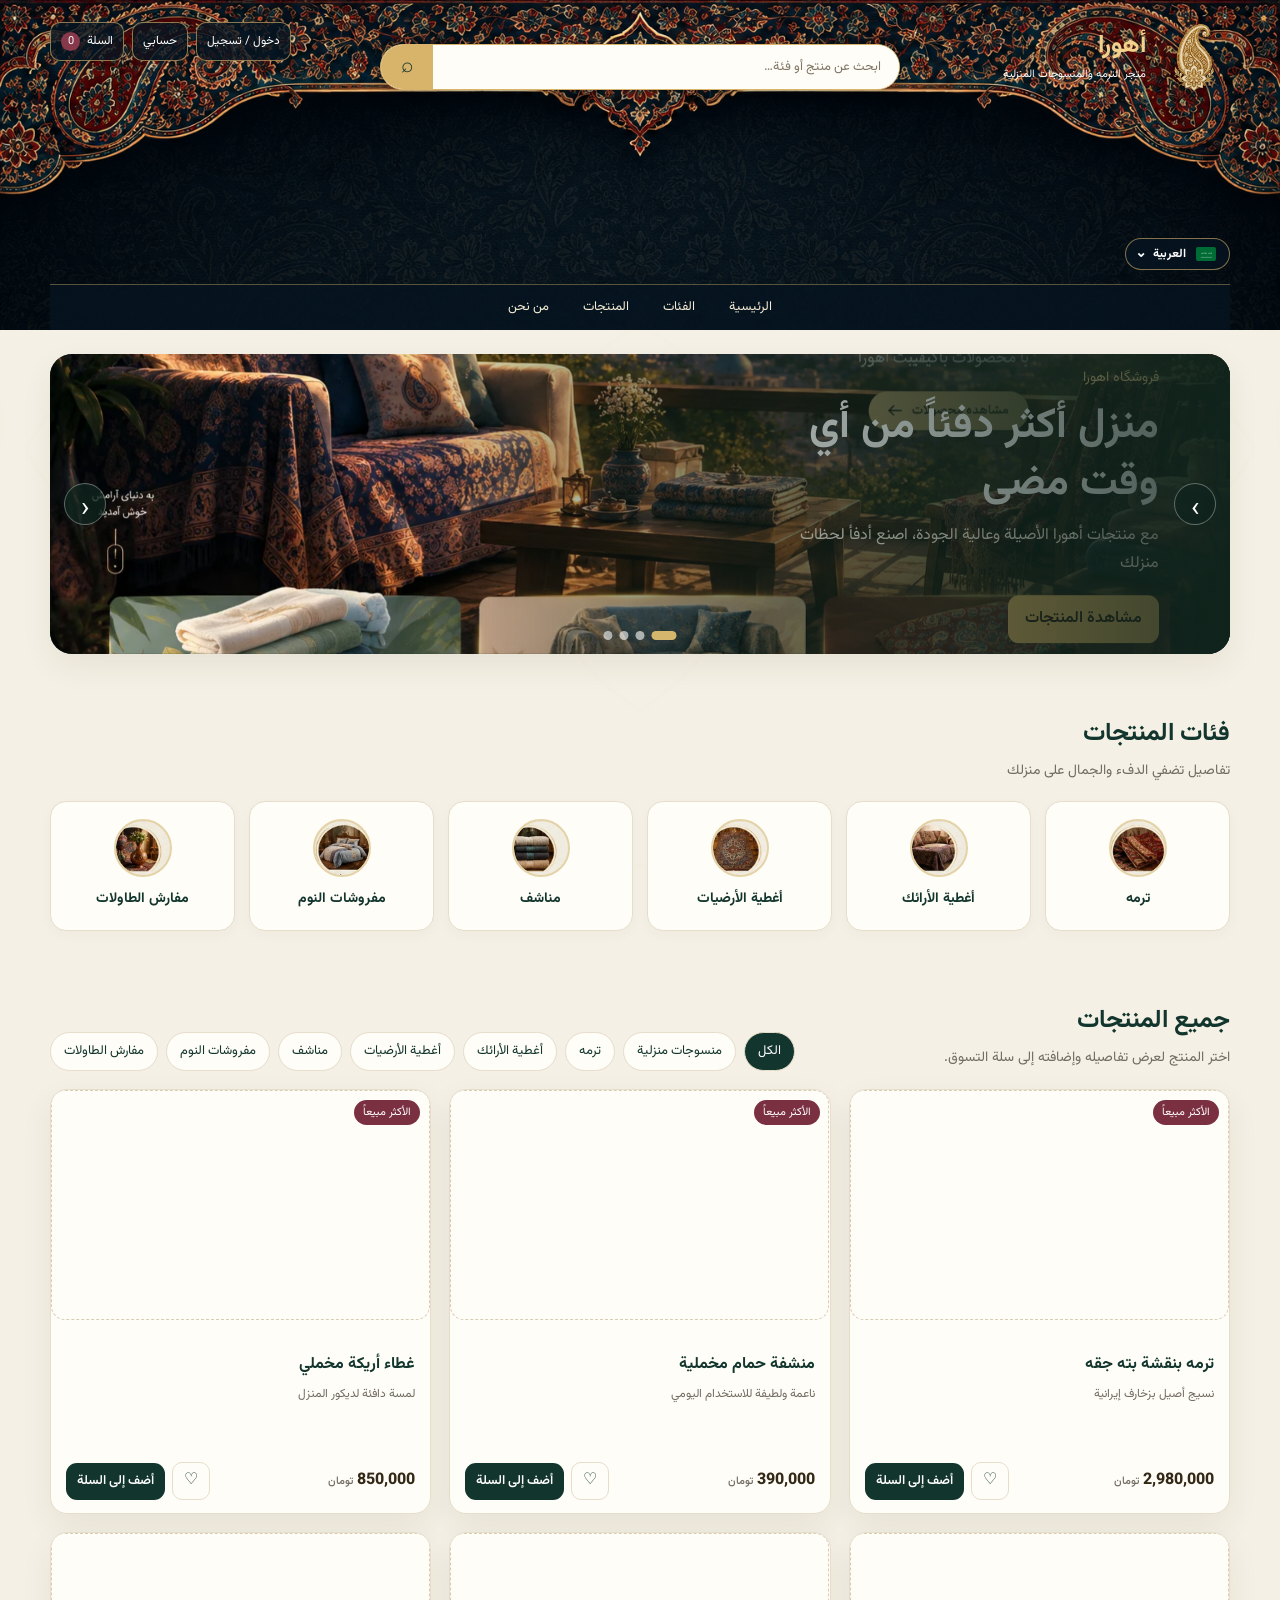
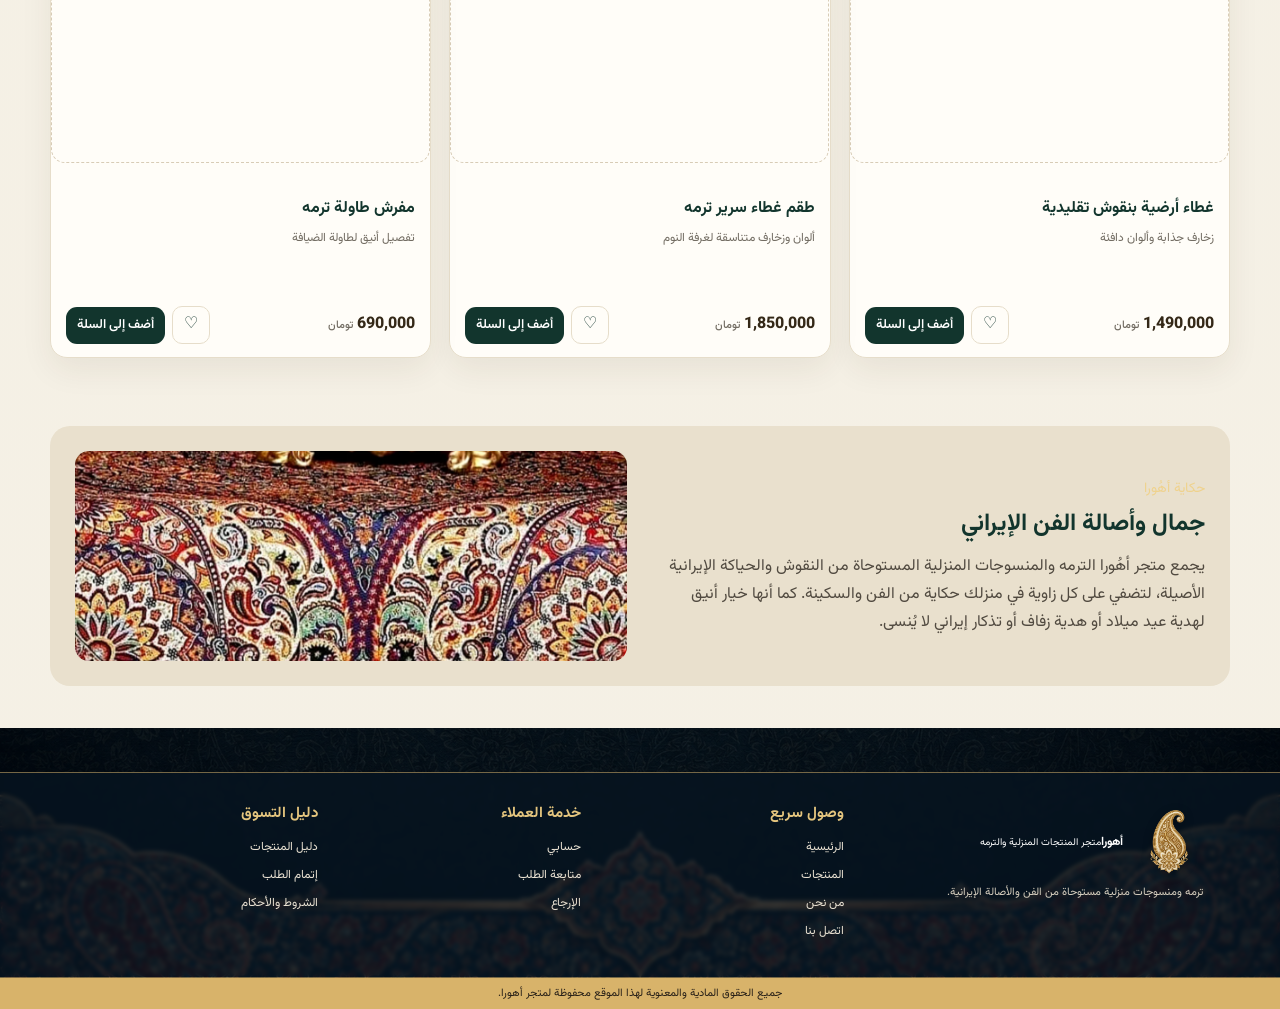
==== ar/index.html @ bb446639 "Add files via upload" ====
<!doctype html><html lang="ar" dir="rtl"><head><meta charset="utf-8"><meta name="viewport" content="width=device-width,initial-scale=1"><meta name="theme-color" content="#12352d"><meta name="description" content="تسوق الترمه والمنسوجات المنزلية الإيرانية من متجر أهورا. أغطية الأرائك، أغطية الأرضيات، المناشف ومفروشات النوم بتصاميم أصيلة، خيار مثالي لهدية عيد ميلاد أو تذكار لا يُنسى."><meta name="keywords" content="شراء ترمه، متجر ترمه، منسوجات منزلية إيرانية، غطاء أريكة، منشفة، غطاء سرير، هدية عيد ميلاد، هدية تذكارية، هدية زفاف، تذكار إيراني"><link rel="canonical" href="https://mansojat-yazd.ir/ar/"><link rel="alternate" hreflang="fa-IR" href="https://mansojat-yazd.ir/"><link rel="alternate" hreflang="ar" href="https://mansojat-yazd.ir/ar/"><title>متجر أهورا | ترمه ومنسوجات منزلية إيرانية</title><link rel="icon" type="image/webp" href="../assets/ahura-logo.webp"><link rel="apple-touch-icon" href="../assets/ahura-logo.webp"><meta property="og:image" content="../assets/ahura-logo.webp"><meta name="twitter:card" content="summary_large_image"><meta name="twitter:image" content="../assets/hero-yazd.webp"><link rel="stylesheet" href="../assets/style.css"><link rel="stylesheet" href="../assets/reference.css"><meta property="og:title" content="متجر أهورا | ترمه ومنسوجات منزلية"><meta property="og:description" content="جمال وأصالة الفن الإيراني في منزلك؛ خيار أصيل لهدية عيد ميلاد وتذكار لا يُنسى"><meta property="og:type" content="website"><meta property="og:locale" content="ar_AR"><meta property="og:locale:alternate" content="fa_IR"><script type="application/ld+json">{"@context":"https://schema.org","@type":"Store","name":"متجر أهورا","url":"https://mansojat-yazd.ir/ar/","logo":"https://mansojat-yazd.ir/assets/ahura-logo.webp","image":["https://mansojat-yazd.ir/assets/hero-clean.webp","https://mansojat-yazd.ir/assets/product-photo-1.webp","https://mansojat-yazd.ir/assets/product-photo-2.webp","https://mansojat-yazd.ir/assets/product-photo-3.webp","https://mansojat-yazd.ir/assets/product-photo-4.webp","https://mansojat-yazd.ir/assets/product-photo-5.webp","https://mansojat-yazd.ir/assets/product-photo-6.webp"],"description":"متجر الترمه والمنسوجات المنزلية الإيرانية"}</script>
<script type="application/ld+json">{"@context":"https://schema.org","@type":"ItemList","name":"قائمة المنتجات","itemListElement":[{"@type":"ListItem","position":1,"item":{"@type":"Product","name":"ترمه بنقشة بته جقه","description":"قماش ترمه بنقوش إيرانية"}},{"@type":"ListItem","position":2,"item":{"@type":"Product","name":"منشفة حمام مخملية","description":"مناشف حمام ناعمة"}},{"@type":"ListItem","position":3,"item":{"@type":"Product","name":"غطاء أريكة مخملي","description":"أريكة مغطاة بقماش ترمه"}},{"@type":"ListItem","position":4,"item":{"@type":"Product","name":"غطاء أرضية تقليدي","description":"غطاء أرضية بزخارف تقليدية"}},{"@type":"ListItem","position":5,"item":{"@type":"Product","name":"طقم غطاء سرير ترمه","description":"طقم غطاء سرير ترمه"}},{"@type":"ListItem","position":6,"item":{"@type":"Product","name":"مفرش طاولة ترمه","description":"مفرش طاولة ترمه"}}]}</script></head><body data-lang="ar">
<header class="reference-header" aria-label="رأس متجر أهورا">
  <div class="reference-header-inner">
    <a class="reference-brand" href="#home" aria-label="الصفحة الرئيسية لأهورا"><img src="../assets/ahura-logo.webp" alt="شعار أهورا"><span><strong>أهورا</strong><small>متجر الترمه والمنسوجات المنزلية</small></span></a>
    <div class="reference-header-actions"><a href="login.html">دخول / تسجيل</a><a href="account.html">حسابي</a><a href="account.html#cart">السلة <span id="cartCount" class="count" aria-live="polite">٠</span></a></div>
    <form class="reference-search" id="searchForm" role="search"><input id="searchInput" aria-label="البحث عن المنتجات" placeholder="ابحث عن منتج أو فئة…"><button aria-label="بحث">⌕</button></form>
    <nav class="reference-nav" aria-label="القائمة الرئيسية"><a href="#home">الرئيسية</a><a href="#categories">الفئات</a><a href="#products">المنتجات</a><a href="#about">من نحن</a></nav>
    <div class="language-switcher reference-language-switcher" aria-label="اختيار اللغة"><button class="language-trigger reference-language-trigger" type="button" aria-haspopup="true" aria-expanded="false"><img class="flag-icon" src="../assets/flag-saudi.svg" alt="علم السعودية"><span>العربية</span><span class="language-chevron" aria-hidden="true">⌄</span></button><div class="language-menu" role="menu"><a href="../index.html" role="menuitem" lang="fa"><img class="flag-icon" src="../assets/flag-iran.svg" alt="علم إيران"> فارسی</a><a href="index.html" role="menuitem" lang="ar"><img class="flag-icon" src="../assets/flag-saudi.svg" alt="علم السعودية"> العربية</a></div></div>
  </div>
</header>
<main id="home" class="container"><section class="hero hero-slider" id="heroSlider" aria-label="بنرات المتجر"><div id="heroSlides"></div><button class="hero-arrow hero-prev" id="heroPrev" type="button" aria-label="البنر السابق">‹</button><button class="hero-arrow hero-next" id="heroNext" type="button" aria-label="البنر التالي">›</button><div class="hero-dots" id="heroDots" aria-label="اختيار البنر"></div></section><div id="siteAnnouncement" class="site-announcement" hidden></div>
<section class="section" id="categories"><div class="section-head"><div><h2>فئات المنتجات</h2><p>تفاصيل تضفي الدفء والجمال على منزلك</p></div></div><div class="category-grid"><a class="category-card" href="#products" data-category-link="termeh"><span class="category-icon">✺</span><strong>ترمه</strong></a><a class="category-card" href="#products" data-category-link="upholstery"><span class="category-icon">▤</span><strong>أغطية الأرائك</strong></a><a class="category-card" href="#products" data-category-link="carpet"><span class="category-icon">▧</span><strong>أغطية الأرضيات</strong></a><a class="category-card" href="#products" data-category-link="towel"><span class="category-icon">▦</span><strong>مناشف</strong></a><a class="category-card" href="#products" data-category-link="bedding"><span class="category-icon">⌂</span><strong>مفروشات النوم</strong></a><a class="category-card" href="#products" data-category-link="runner"><span class="category-icon">▱</span><strong>مفارش الطاولات</strong></a></div></section>

<section class="section" id="products"><div class="section-head"><div><h2>جميع المنتجات</h2><p>اختر المنتج لعرض تفاصيله وإضافته إلى سلة التسوق.</p></div><div class="chips" aria-label="تصفية المنتجات"><button class="chip active" data-filter="all">الكل</button><button class="chip" data-filter="termeh">ترمه</button><button class="chip" data-filter="home">منسوجات منزلية</button></div></div><div class="products-grid" id="productGrid">
<article class="product" data-product="termeh" data-category="termeh" data-best="true"><a href="#product-termeh"><div class="product-content"><h3>ترمه بنقشة بته جقه</h3><p class="product-desc">نسيج أصيل بزخارف إيرانية</p></div></a><div class="product-content product-bottom"><span class="price">۲٬۹۸۰٬۰۰۰ <small>تومان</small></span><button class="btn small add-cart" data-id="termeh">أضف إلى السلة</button></div></article>
<article class="product" data-product="towel" data-category="towel" data-best="true"><a href="#product-towel"><div class="product-content"><h3>منشفة حمام مخملية</h3></div></a><div class="product-content product-bottom"><span class="price">۳۹۰٬۰۰۰ <small>تومان</small></span><button class="btn small add-cart" data-id="towel">أضف إلى السلة</button></div></article>
<article class="product" data-product="upholstery" data-category="upholstery" data-best="true"><a href="#product-upholstery"><div class="product-content"><h3>غطاء أريكة مخملي</h3></div></a><div class="product-content product-bottom"><span class="price">۸۵۰٬۰۰۰ <small>تومان</small></span><button class="btn small add-cart" data-id="upholstery">أضف إلى السلة</button></div></article>
<article class="product" data-product="carpet" data-category="carpet"><a href="#product-carpet"><div class="product-content"><h3>غطاء أرضية تقليدي</h3></div></a><div class="product-content product-bottom"><span class="price">۱٬۴۹۰٬۰۰۰ <small>تومان</small></span><button class="btn small add-cart" data-id="carpet">أضف إلى السلة</button></div></article>
<article class="product" data-product="bedding" data-category="bedding"><a href="#product-bedding"><div class="product-content"><h3>طقم غطاء سرير ترمه</h3></div></a><div class="product-content product-bottom"><span class="price">۱٬۸۵۰٬۰۰۰ <small>تومان</small></span><button class="btn small add-cart" data-id="bedding">أضف إلى السلة</button></div></article>
<article class="product" data-product="runner" data-category="runner"><a href="#product-runner"><div class="product-content"><h3>مفرش طاولة ترمه</h3></div></a><div class="product-content product-bottom"><span class="price">۶۹۰٬۰۰۰ <small>تومان</small></span><button class="btn small add-cart" data-id="runner">أضف إلى السلة</button></div></article>
</div><p id="noResults" class="empty-state" hidden>لم يتم العثور على منتجات مطابقة.</p></section>
<section class="section" id="about"><div class="about-box"><div><span class="eyebrow">حكاية أهُورا</span><h2>جمال وأصالة الفن الإيراني</h2><p>يجمع متجر أهُورا الترمه والمنسوجات المنزلية المستوحاة من النقوش والحياكة الإيرانية الأصيلة، لتضفي على كل زاوية في منزلك حكاية من الفن والسكينة. كما أنها خيار أنيق لهدية عيد ميلاد أو هدية زفاف أو تذكار إيراني لا يُنسى.</p></div><img src="../assets/termeh-reference.webp" alt="نقوش ونسيج قماش الترمه الأصيل" loading="lazy"></div></section></main>
<footer id="contact" class="reference-footer"><div class="footer-clean"><div><a class="footer-brand" href="#home"><img src="../assets/ahura-logo.webp" alt="شعار أهورا"><span><strong>أهورا</strong><small>متجر المنتجات المنزلية والترمه</small></span></a><p>ترمه ومنسوجات منزلية مستوحاة من الفن والأصالة الإيرانية.</p></div><div><h3>وصول سريع</h3><a href="#home">الرئيسية</a><a href="#products">المنتجات</a><a href="#about">من نحن</a><a href="#contact">اتصل بنا</a></div><div><h3>خدمة العملاء</h3><a href="account.html">حسابي</a><a href="account.html#orders">متابعة الطلب</a><a href="account.html#wallet">الإرجاع</a></div><div><h3>دليل التسوق</h3><a href="#products">دليل المنتجات</a><a href="account.html#cart">إتمام الطلب</a><a href="account.html#wallet">الشروط والأحكام</a></div></div><div class="gold-line">جميع الحقوق المادية والمعنوية لهذا الموقع محفوظة لمتجر أهورا.</div></footer><div id="genericModal"></div><div id="toast" class="toast" role="status" aria-live="polite"></div><script type="module" src="../assets/app.js"></script></body></html>
---- assets/style.css ----
@import url('https://fonts.googleapis.com/css2?family=Vazirmatn:wght@400;500;600;700;800&display=swap');
:root{--pine:#12352d;--pine2:#1d4a3e;--gold:#c9a45c;--gold2:#e5d3a8;--cream:#f5f0e5;--paper:#fffdf8;--ink:#29251f;--muted:#726c62;--line:#e6ddca;--red:#87384a;--shadow:0 12px 32px #34261412}*{box-sizing:border-box}html{scroll-behavior:smooth;scroll-padding-top:105px}body{margin:0;background:var(--cream);color:var(--ink);font-family:Vazirmatn,Tahoma,Arial,sans-serif;line-height:1.75}button,input,select{font:inherit}button,a{touch-action:manipulation}a{color:inherit;text-decoration:none}button{cursor:pointer}.container{width:min(1180px,calc(100% - 32px));margin-inline:auto}.top-note{background:var(--pine);color:#f7ebd0;text-align:center;font-size:13px;padding:5px 12px}.site-header{position:sticky;top:0;z-index:50;background:#18271feF;border-bottom:1px solid #c9a45c75;box-shadow:0 5px 24px #0002;color:#fff}.head-main{min-height:94px;display:flex;align-items:center;gap:24px}.brand{display:flex;align-items:center;gap:12px;min-width:215px}.brand-mark{width:53px;height:53px;display:grid;place-items:center;border:1px solid var(--gold);border-radius:50%;color:var(--gold2);font-size:28px}.brand strong{display:block;color:#f3d99d;font-size:24px;line-height:1.2}.brand small{color:#f6ecd6;font-size:11px}.searchbox{display:flex;flex:1;height:46px;max-width:540px;background:#fffdf8;border:1px solid var(--gold);border-radius:30px;overflow:hidden}.searchbox input{border:0;background:transparent;outline:0;padding:0 18px;flex:1;min-width:0;color:var(--ink);font-size:14px}.searchbox button{border:0;background:var(--gold);color:#1d271f;padding:0 18px;font-size:18px}.head-actions{display:flex;align-items:center;gap:8px;margin-inline-start:auto}.head-actions a,.head-actions button,.lang-link{border:1px solid #ffffff2b;background:transparent;color:#fff;border-radius:12px;padding:8px 11px;font-size:13px;white-space:nowrap}.head-actions a:hover,.head-actions button:hover,.lang-link:hover{border-color:var(--gold);color:#f5d998}.count{display:inline-grid;place-items:center;min-width:19px;height:19px;padding:0 4px;border-radius:10px;background:var(--red);font-size:11px;margin-inline-start:4px}.nav{border-top:1px solid #ffffff18;display:flex;gap:28px;align-items:center;min-height:42px;color:#f5ebd4;font-size:14px}.nav a:hover{color:#efcc7e}.hero{position:relative;min-height:300px;margin:24px auto 32px;border-radius:22px;overflow:hidden;background:var(--pine);box-shadow:var(--shadow)}.hero img{width:100%;height:300px;display:block;object-fit:cover}.hero:after{content:"";position:absolute;inset:0;background:linear-gradient(270deg,#10241dc9,transparent 72%)}.hero-copy{position:absolute;z-index:1;inset-inline-start:6%;top:50%;transform:translateY(-50%);max-width:390px;color:#fff}.eyebrow{color:#efd28d;font-size:14px}.hero h1{font-size:clamp(26px,4vw,42px);line-height:1.35;margin:7px 0 10px}.hero p{margin:0 0 17px;color:#f7eedf}.btn{display:inline-flex;align-items:center;justify-content:center;gap:7px;border:0;border-radius:11px;padding:10px 17px;background:var(--pine);color:white;font-weight:600}.btn:hover{background:var(--pine2)}.btn.gold{background:var(--gold);color:#261f15}.btn.outline{background:transparent;border:1px solid var(--gold);color:var(--pine)}.btn.small{padding:7px 11px;font-size:13px}.section{padding:26px 0 42px}.section-head{display:flex;justify-content:space-between;align-items:end;margin-bottom:18px;gap:12px}.section-head h2{margin:0;color:var(--pine);font-size:25px}.section-head p{margin:3px 0 0;color:var(--muted);font-size:14px}.category-grid{display:grid;grid-template-columns:repeat(6,1fr);gap:14px}.category-card{background:var(--paper);border:1px solid var(--line);border-radius:16px;padding:17px 10px;text-align:center;box-shadow:0 4px 14px #32241208;transition:.2s}.category-card:hover{transform:translateY(-3px);border-color:var(--gold)}.category-icon{display:grid;place-items:center;margin:0 auto 8px;width:58px;height:58px;border-radius:50%;background:#e9e0cc;color:var(--pine);font-size:27px;overflow:hidden;border:2px solid var(--gold2)}.category-icon img{width:100%;height:100%;object-fit:cover;display:block}.category-card strong{font-size:14px;color:var(--pine)}.chips{display:flex;flex-wrap:wrap;gap:8px}.chip{border:1px solid var(--line);background:var(--paper);color:var(--pine);border-radius:22px;padding:7px 13px;font-size:13px}.chip.active,.chip:hover{background:var(--pine);color:white}.products-grid{display:grid;grid-template-columns:repeat(3,1fr);gap:18px}.product{background:var(--paper);border:1px solid var(--line);border-radius:17px;overflow:hidden;box-shadow:var(--shadow);position:relative}.product>a{display:block}.product-photo{width:100%;aspect-ratio:1.65;object-fit:cover;display:block;background:#e7decc}.product-content{padding:13px 15px}.product h3{font-size:16px;margin:0 0 5px;color:var(--pine)}.product-desc{margin:0;color:var(--muted);font-size:12px;min-height:22px}.product-bottom{display:flex;align-items:center;justify-content:space-between;gap:8px;margin-top:12px}.price{font-weight:800;color:#342817}.price small{font-size:11px;font-weight:500;color:var(--muted)}.product-actions{display:flex;gap:7px;align-items:center}.icon-btn{border:1px solid var(--line);background:var(--paper);border-radius:10px;width:38px;height:38px;color:var(--pine)}.icon-btn:hover,.icon-btn.on{background:#f3e5df;color:var(--red)}.badge{position:absolute;top:10px;inset-inline-start:10px;background:#7b3042;color:white;border-radius:18px;padding:3px 9px;font-size:11px}.empty-state{grid-column:1/-1;padding:35px;text-align:center;background:var(--paper);border-radius:14px;color:var(--muted)}.about-box{display:grid;grid-template-columns:1fr 1fr;gap:26px;align-items:center;background:#e9e0cd;border-radius:20px;padding:25px}.about-box img{width:100%;height:210px;object-fit:cover;border-radius:14px}.about-box h2{color:var(--pine);margin:0 0 8px}.about-box p{margin:0;color:#514a40}.site-footer{background:#172a22;color:#f5ebd8;padding:38px 0 0;margin-top:25px}.footer-grid{display:grid;grid-template-columns:2fr 1fr 1fr;gap:25px;padding-bottom:28px}.footer-grid h3{color:#edcf8a;margin:0 0 10px}.footer-grid p,.footer-grid a{font-size:13px;color:#e3dccf}.footer-links{display:grid;gap:6px}.copyright{text-align:center;border-top:1px solid #ffffff24;padding:12px;font-size:12px;color:#e3d4b1}.modal-backdrop{position:fixed;inset:0;background:#0008;z-index:90;display:none;align-items:center;justify-content:center;padding:16px}.modal-backdrop.open{display:flex}.modal{width:min(520px,100%);background:var(--paper);border-radius:18px;padding:23px;box-shadow:0 25px 80px #0005;max-height:90vh;overflow:auto}.modal h2{margin:0 0 12px;color:var(--pine)}.modal-close{float:left;border:0;background:none;font-size:24px}.field{display:grid;gap:5px;margin:12px 0}.field input,.field textarea,.field select{width:100%;border:1px solid var(--line);border-radius:10px;background:#fff;padding:10px;outline-color:var(--gold)}.toast{position:fixed;bottom:18px;right:18px;z-index:200;max-width:calc(100% - 36px);background:var(--pine);color:white;border:1px solid var(--gold);border-radius:12px;padding:10px 16px;display:none}.toast.show{display:block}.notice{padding:12px 14px;border-radius:12px;background:#fff4d8;color:#594524;font-size:13px;margin:12px 0}.notice.danger{background:#f8e5e5;color:#782d3e}.simple-page{min-height:100vh;padding:30px 0}.panel{background:var(--paper);border:1px solid var(--line);border-radius:18px;padding:23px;box-shadow:var(--shadow)}.form-narrow{max-width:530px;margin:45px auto}.account-layout,.admin-layout{display:grid;grid-template-columns:220px 1fr;gap:18px}.side-nav{display:grid;align-content:start;gap:8px}.side-nav a{padding:10px 12px;background:var(--paper);border:1px solid var(--line);border-radius:10px;color:var(--pine)}.side-nav a:hover{border-color:var(--gold)}.stats{display:grid;grid-template-columns:repeat(3,1fr);gap:12px}.stat{padding:15px;background:#f1ebdd;border-radius:12px}.stat strong{display:block;font-size:21px;color:var(--pine)}.table-wrap{overflow-x:auto}table{width:100%;border-collapse:collapse;min-width:580px}th,td{text-align:start;padding:10px;border-bottom:1px solid var(--line);font-size:13px}th{color:var(--pine);background:#f4efdf}.admin-tabs{display:flex;gap:8px;flex-wrap:wrap;margin-bottom:15px}.admin-section{display:none}.admin-section.active{display:block}.language-choice{font-size:13px}
@media(max-width:900px){.head-main{gap:12px;flex-wrap:wrap;padding:12px 0}.brand{min-width:150px}.brand-mark{width:42px;height:42px}.brand strong{font-size:20px}.searchbox{order:3;max-width:none;flex-basis:100%}.head-actions{gap:5px}.head-actions a{padding:7px 9px}.category-grid{grid-template-columns:repeat(3,1fr)}.products-grid{grid-template-columns:repeat(2,1fr)}.hero,.hero img{min-height:240px;height:240px}.nav{gap:18px;overflow:auto;white-space:nowrap}.account-layout,.admin-layout{grid-template-columns:1fr}.side-nav{display:flex;overflow:auto}.side-nav a{white-space:nowrap}}
@media(max-width:560px){.container{width:min(100% - 22px,1180px)}.top-note{font-size:11px}.head-main{min-height:0}.brand{min-width:0;flex:1}.head-actions{order:2;margin:0}.head-actions a{font-size:11px;padding:6px 7px}.brand small{font-size:9px}.searchbox{height:41px}.nav{min-height:38px;gap:17px;font-size:12px}.hero,.hero img{height:210px;min-height:210px;border-radius:15px}.hero{margin:14px auto 20px}.hero-copy{inset-inline-start:5%;width:57%}.hero h1{font-size:24px}.hero p{font-size:12px;line-height:1.6}.hero-copy .btn{padding:7px 12px;font-size:12px}.category-grid{grid-template-columns:repeat(2,1fr);gap:9px}.category-card{padding:12px 6px}.section{padding:20px 0 28px}.section-head h2{font-size:20px}.products-grid{gap:10px}.product-photo{aspect-ratio:1.25}.product-content{padding:9px}.product h3{font-size:13px}.product-desc{font-size:11px}.price{font-size:13px}.price small{font-size:10px}.product-bottom{align-items:flex-start;flex-direction:column}.product-actions{width:100%;justify-content:space-between}.icon-btn{width:34px;height:34px}.about-box{grid-template-columns:1fr;padding:15px;gap:12px}.about-box img{height:155px}.footer-grid{grid-template-columns:1fr 1fr}.footer-grid>div:first-child{grid-column:1/-1}.stats{grid-template-columns:1fr}.form-narrow{margin:15px auto}}


/* اتمسفر ترمه‌ای سبک و انیمیشن‌های طبیعی */
body{background-color:var(--cream);background-image:linear-gradient(rgba(245,240,229,.91),rgba(245,240,229,.91)),url('termeh-reference.webp');background-size:auto,720px;background-attachment:scroll,fixed;background-position:center,center}
.product,.category-card,.panel,.about-box,.offer-card{transition:transform .24s cubic-bezier(.23,1,.32,1),box-shadow .24s ease,border-color .24s ease}
.product:hover{transform:translateY(-6px) rotateX(1deg);box-shadow:0 18px 38px #3426141c;border-color:#d8b36a}
.product-photo{transition:transform .35s cubic-bezier(.23,1,.32,1),filter .35s ease}.product:hover .product-photo{transform:scale(1.045);filter:saturate(1.08)}
.category-card:hover{transform:translateY(-5px) scale(1.015);box-shadow:0 13px 26px #34261418}.category-icon{transition:transform .28s cubic-bezier(.23,1,.32,1),background .2s}.category-card:hover .category-icon{transform:rotate(-8deg) scale(1.08);background:#dfc98f}
.hero{animation:hero-in .65s cubic-bezier(.23,1,.32,1) both}.hero-copy{animation:hero-copy-in .75s .08s cubic-bezier(.23,1,.32,1) both}.btn,.chip,.icon-btn{transition:transform .16s ease,background-color .18s ease,border-color .18s ease}.btn:active,.chip:active,.icon-btn:active{transform:scale(.97)}
@keyframes hero-in{from{opacity:0;transform:translateY(12px) scale(.985)}to{opacity:1;transform:none}}@keyframes hero-copy-in{from{opacity:0;transform:translateY(calc(-50% + 12px))}to{opacity:1;transform:translateY(-50%)}}
@media (prefers-reduced-motion:reduce){*,*::before,*::after{animation-duration:.01ms!important;animation-iteration-count:1!important;scroll-behavior:auto!important;transition-duration:.01ms!important}}
.language-badge{position:absolute;z-index:6;top:10px;inset-inline-end:12px;display:inline-flex;align-items:center;gap:5px;padding:5px 9px;border:1px solid #d8b36a;border-radius:18px;background:#fffdf8e8;color:var(--pine);font-size:12px;font-weight:700;box-shadow:0 4px 12px #0002}.language-badge:hover{background:#fff;color:var(--red)}
.custom-image-preview{width:72px;height:52px;object-fit:cover;border-radius:8px;border:1px solid var(--line);vertical-align:middle}.admin-code-card{margin-top:14px;padding:16px;border:1px dashed var(--gold);border-radius:14px;background:#fff8e5}.admin-code-value{font:800 18px/1.2 ui-monospace,monospace;color:var(--red);letter-spacing:2px;direction:ltr;display:inline-block;margin:0 8px}.customer-result{margin-top:14px}.category-admin-list{display:grid;gap:8px;margin-top:14px}.category-admin-row{display:flex;align-items:center;gap:8px;padding:9px 12px;background:#fffdf8;border:1px solid var(--line);border-radius:10px}.category-admin-row strong{flex:1;color:var(--pine)}.category-admin-thumb{width:30px;height:30px;border-radius:50%;object-fit:cover;border:1px solid var(--gold);flex:0 0 auto}

.brand-logo{width:56px;height:56px;object-fit:contain;filter:drop-shadow(0 3px 5px #0004)}.arabic-reference-header{background-color:#14251e;background-image:linear-gradient(#12271ee8,#12271ee8),url('header-pattern.webp');background-size:cover;background-position:center}.arabic-reference-header .brand-logo{width:58px;height:58px}.arabic-reference-header .language-switcher{position:absolute}.product-photo{content-visibility:auto}

.select-with-action{display:flex;gap:6px;align-items:center}.select-with-action select{flex:1;min-width:0}.quick-add-category{flex:0 0 42px;width:42px;height:42px;padding:0;font-size:22px;color:var(--pine);border:1px solid var(--gold);background:#fff8e5}.quick-add-category:hover{background:#f1e5c8}.quick-category-panel{margin-top:8px;padding:11px;border:1px dashed var(--gold);border-radius:12px;background:#fff8e5}.quick-category-panel[hidden]{display:none}.quick-category-fields{display:grid;grid-template-columns:repeat(3,1fr);gap:6px;margin-top:8px}.quick-category-fields input{width:100%;border:1px solid var(--line);border-radius:8px;padding:7px;background:#fff}.quick-category-actions{display:flex;gap:6px;margin-top:8px}@media(max-width:700px){.quick-category-fields{grid-template-columns:1fr}}button:focus-visible,a:focus-visible,input:focus-visible,select:focus-visible,textarea:focus-visible{outline:3px solid #d8b36a;outline-offset:2px}

.product-detail{display:grid;grid-template-columns:minmax(0,1.05fr) minmax(0,1fr);gap:20px;align-items:center}.product-detail-image{width:100%;height:auto;aspect-ratio:1.65;object-fit:cover;border-radius:14px;background:#e7decc}.product-detail-copy{display:grid;gap:10px}.product-detail-category{margin:0;color:var(--red);font-size:13px;font-weight:700}.product-detail-description{margin:0;color:var(--muted);font-size:14px}.product-detail-meta{display:flex;gap:8px;flex-wrap:wrap;align-items:center;color:var(--muted);font-size:13px}.badge-inline{display:inline-flex;background:#7b3042;color:#fff;border-radius:14px;padding:2px 8px;font-size:11px}.product-detail-price{font-size:20px}.detail-add{width:100%;margin-top:5px}@media(max-width:650px){.product-detail{grid-template-columns:1fr;gap:12px}.product-detail-image{max-height:220px}}

.detail-quantity{display:flex;align-items:center;justify-content:space-between;gap:12px;color:var(--muted);font-size:13px}.quantity-control{display:inline-flex;align-items:center;gap:12px;border:1px solid var(--line);border-radius:12px;background:#fff;padding:3px}.quantity-control button{width:32px;height:32px;border:0;border-radius:9px;background:#f1e5c8;color:var(--pine);font-size:21px;line-height:1}.quantity-control button:hover:not(:disabled){background:var(--gold)}.quantity-control button:disabled{opacity:.4;cursor:not-allowed}.quantity-control output{min-width:28px;text-align:center;font-weight:800;color:var(--pine)}

.cart-quantity{display:inline-flex;align-items:center;gap:7px;border:1px solid var(--line);border-radius:10px;background:#fff;padding:3px}.cart-quantity output{min-width:24px;text-align:center;font-weight:800;color:var(--pine);font-size:13px}.cart-qty-btn{width:27px;height:27px;border:0;border-radius:7px;background:#f1e5c8;color:var(--pine);font-size:18px;line-height:1}.cart-qty-btn:hover:not(:disabled){background:var(--gold)}.cart-qty-btn:disabled{opacity:.38;cursor:not-allowed}@media(max-width:600px){.account-cart-row{display:grid;grid-template-columns:58px 1fr auto;gap:8px}.account-cart-row .cart-quantity{grid-column:2}.account-cart-row .account-cart-price{grid-column:3;grid-row:2}.account-cart-row .remove-cart{grid-column:1/-1}}

.checkout-grid{display:grid;grid-template-columns:1fr 1fr;gap:0 14px}.checkout-wide{grid-column:1/-1}.checkout-submit{width:100%;margin-top:8px}@media(max-width:600px){.checkout-grid{grid-template-columns:1fr}.checkout-wide{grid-column:auto}}

/* AHURA V2 visual polish */
body{background-color:#f5f0e5;background-image:linear-gradient(rgba(245,240,229,.92),rgba(245,240,229,.92)),url('termeh-bg.svg');background-size:auto,720px;background-attachment:scroll,fixed}
.site-header,.arabic-reference-header{background-color:#13271f;background-image:linear-gradient(rgba(19,39,31,.72),rgba(19,39,31,.72)),url('header-pattern.webp');background-size:auto,cover;background-position:center}
.flag-icon{width:20px;height:14px;object-fit:cover;display:inline-block;vertical-align:middle;border-radius:2px;margin-inline:4px}
.header-corrected-content{position:absolute;inset:0;z-index:4;display:flex;align-items:center;justify-content:space-between;padding:18px 5%;pointer-events:none}.header-corrected-content a{pointer-events:auto}.corrected-brand{display:flex;align-items:center;gap:12px;color:#fff;text-decoration:none}.corrected-brand img{width:58px;height:58px;object-fit:contain}.corrected-brand b{display:block;color:#efd08a;font-size:25px}.corrected-brand small{display:block;color:#fff;font-size:11px;margin-top:3px}.corrected-actions{display:flex;align-items:center;gap:9px;flex-wrap:wrap;justify-content:flex-end}.corrected-actions a{color:#fff;text-decoration:none;font-size:12px;border:1px solid #fff3;padding:7px 9px;border-radius:9px;background:#10271f99}.corrected-actions a:hover{border-color:#d9b76b;color:#f0d28d}
.hero-slider{position:relative;min-height:300px}.hero-slide{position:absolute;inset:0;opacity:0;visibility:hidden;transition:opacity .65s ease,transform .9s ease;transform:scale(1.018)}.hero-slide.active{opacity:1;visibility:visible;transform:scale(1)}.hero-slide>img{width:100%;height:300px;object-fit:cover;display:block}.hero-overlay{position:absolute;inset:0;background:linear-gradient(270deg,#10241dd0,transparent 72%)}.hero-arrow{position:absolute;top:50%;z-index:5;transform:translateY(-50%);width:42px;height:42px;border-radius:50%;border:1px solid #ffffff55;background:#10241dcc;color:#fff;font-size:28px;cursor:pointer}.hero-prev{left:14px}.hero-next{right:14px}.hero-dots{position:absolute;z-index:6;bottom:14px;left:50%;transform:translateX(-50%);display:flex;gap:7px}.hero-dots button{width:9px;height:9px;border:0;border-radius:50%;padding:0;background:#fff9;cursor:pointer;transition:.25s}.hero-dots button.active{width:25px;border-radius:9px;background:#d5b66d}.hero-slide.active .hero-copy{animation:heroCopyV2 .7s ease both}.hero-slide.active>img{animation:heroImageV2 15s ease both}@keyframes heroCopyV2{from{opacity:0;transform:translateY(calc(-50% + 16px))}to{opacity:1;transform:translateY(-50%)}}@keyframes heroImageV2{from{transform:scale(1.045);filter:saturate(.9)}to{transform:scale(1);filter:saturate(1)}}
.category-card,.product{transition:transform .35s cubic-bezier(.23,1,.32,1),box-shadow .35s ease}.category-card:hover{transform:translateY(-7px) scale(1.015);box-shadow:0 18px 36px #3b2b1718}.category-icon{transition:transform .4s cubic-bezier(.23,1,.32,1),background .25s}.category-card:hover .category-icon{transform:rotate(-9deg) scale(1.1);background:#dfc98f}.product:hover{transform:translateY(-6px);box-shadow:0 18px 35px #3b2b171c}.product-photo{transition:transform .55s cubic-bezier(.23,1,.32,1)}.product:hover .product-photo{transform:scale(1.045)}
.banner-admin-list{display:grid;gap:12px;margin-top:18px}.banner-admin-card{display:grid;grid-template-columns:210px 1fr auto;gap:14px;align-items:center;padding:12px;background:var(--paper);border:1px solid var(--line);border-radius:14px}.banner-admin-card img{width:210px;height:95px;object-fit:cover;border-radius:10px;background:#eee}.banner-admin-info{display:grid;gap:5px}.banner-admin-info small,.banner-admin-info code{color:var(--muted);font-size:11px}.custom-image-preview{max-width:100%;max-height:160px;border-radius:10px;margin-top:8px}.discount-badge{inset-inline-start:auto!important;inset-inline-end:10px;background:#a83c32}.price del{color:#8b8b8b;font-weight:500;margin-inline-end:5px}.price strong{color:#173f35}
@media(max-width:700px){.header-corrected-content{padding:12px 3%;align-items:flex-start}.corrected-brand small{display:none}.corrected-brand b{font-size:20px}.corrected-brand img{width:45px;height:45px}.corrected-actions a{font-size:10px;padding:5px 6px}.banner-admin-card{grid-template-columns:1fr}.banner-admin-card img{width:100%;height:150px}.hero-slider,.hero-slide>img{height:240px;min-height:240px}.hero-copy{width:57%;inset-inline-start:5%}.hero h1{font-size:24px}.hero p{font-size:12px}.hero-arrow{width:34px;height:34px;font-size:23px}}

.language-flag{width:20px;height:14px;object-fit:cover;border-radius:2px;display:inline-block;vertical-align:middle}
.product-tile-content{min-height:118px;display:flex;flex-direction:column;justify-content:center}

/* AHURA image reset: products support manual images, but no seeded product photos. */
.product-photo-empty{display:block;width:100%;aspect-ratio:1.65;background:transparent;border:1px dashed #d8ccb6;border-radius:14px;min-height:150px}
.product-detail-image-empty{background:transparent;border:1px dashed #d8ccb6;min-height:220px}
.account-cart-thumb-empty{display:block;width:72px;height:52px;border-radius:8px;border:1px dashed #d8ccb6;background:#f5f0e5;flex:0 0 72px}
/* Restore the supplied header artwork and its original clickable profile controls. */
.header-corrected-content{display:none!important}
/* Remove the baked footer artwork (including its old logo) and use the current logo as real HTML. */
.reference-footer-photo{display:none!important}
.footer-clean{display:grid;grid-template-columns:1.4fr repeat(3,1fr);gap:22px;align-items:start;padding:28px 6%;background:#14251e;color:#efe5cf}
.footer-clean .footer-brand{display:flex;align-items:center;gap:12px;color:#fff;text-decoration:none}
.footer-clean .footer-brand img{width:68px;height:68px;object-fit:contain;filter:drop-shadow(0 3px 5px #0005)}
.footer-clean h3{margin:0 0 9px;color:#e4c57e;font-size:15px}.footer-clean a{color:#e9e1d2;text-decoration:none;font-size:12px;display:block;margin:7px 0}.footer-clean a:hover{color:#f0d28d}.footer-clean p{font-size:11px;line-height:1.9;color:#d7cfbf;margin:6px 0}
@media(max-width:700px){.footer-clean{grid-template-columns:1fr 1fr;padding:22px 5%;gap:16px}.footer-clean>div:first-child{grid-column:1/-1}.footer-clean .footer-brand img{width:58px;height:58px}}
---- assets/reference.css ----
/* Header and footer artwork from the supplied termeh reference. */
html[lang="ar"] .site-header,html[lang="ar"] .site-footer{background-color:#14251e;background-image:linear-gradient(#12271ee8,#12271ee8),url('hero-clean.webp');background-size:cover;background-position:center}
.reference-header{position:relative;width:100%;overflow:hidden;background:#13271f}
.reference-header-image{display:block;width:100%;height:auto}
.reference-header-overlay{position:absolute;inset:0}
.header-hit{position:absolute;display:block;background:transparent;z-index:2}
.logo-hit{right:0;top:0;width:17%;height:72%}
.login-hit{left:5%;top:0;width:8%;height:31%}
.account-hit{left:13%;top:0;width:9%;height:31%}
.cart-hit{left:5%;top:31%;width:8.5%;height:38%}
.favorite-hit{left:13%;top:31%;width:9%;height:38%}
.language-hit{right:79%;bottom:0;width:10%;height:23%}
.reference-search{position:absolute;left:34%;top:32%;width:33%;height:34%;z-index:3;display:flex;border-radius:30px;overflow:hidden}
.reference-search input{flex:1;min-width:0;width:100%;border:0;outline:0;background:transparent;color:transparent;padding:0 18px;font-size:13px}
.reference-search input::placeholder{color:transparent}
.reference-search input:focus,.reference-search input:not(:placeholder-shown){background:#fffdf8;color:#332b20}
.reference-search input:focus::placeholder{color:#817665}
.reference-search button{width:11%;min-width:35px;border:0;background:transparent;color:transparent}
.reference-nav-hits{position:absolute;left:0;right:0;bottom:0;height:22%;z-index:2}
.reference-nav-hits a{position:absolute;top:0;height:100%;width:7%;display:block;background:transparent}
.reference-mobile-nav{display:none}
.reference-footer{background:#14251e}
.reference-footer-photo{position:relative;width:100%;overflow:hidden}
.reference-footer-photo>img{display:block;width:100%;height:auto}
.footer-hit{position:absolute;display:block;background:transparent}
.footer-logo{left:81%;top:0;width:17%;height:88%}
.quick-1,.quick-2,.quick-3,.quick-4{left:63%;width:13%;height:22%}
.quick-1{top:14%}.quick-2{top:36%}.quick-3{top:58%}.quick-4{top:78%}
.service-1,.service-2,.service-3{left:45%;width:14%;height:27%}
.service-1{top:14%}.service-2{top:41%}.service-3{top:68%}
.guide-1,.guide-2,.guide-3{left:29%;width:11%;height:27%}
.guide-1{top:14%}.guide-2{top:41%}.guide-3{top:68%}
.social-hit{left:5%;top:18%;width:15%;height:72%}
.mobile-footer-links{display:none}
.sr-only{position:absolute!important;width:1px;height:1px;padding:0;margin:-1px;overflow:hidden;clip:rect(0,0,0,0);white-space:nowrap;border:0}
.reference-footer .gold-line{background:#d8b36a;color:#282018;text-align:center;padding:6px 10px;font-size:11px}
@media(max-width:600px){
 /* Keep the exact reference header artwork as the only header on small screens too. */
 .reference-header{min-height:0;background:#13271f;overflow:hidden}
 .reference-header:after{display:none}
 .reference-header-image{display:block;width:100%;height:auto;position:relative;z-index:1}
 .reference-header-overlay{position:absolute;inset:0;z-index:2}
 .header-hit{display:block}
 .reference-nav-hits{display:block}
 .reference-search{left:34%;top:32%;width:33%;height:35%;background:transparent;border:0}
 .reference-search input{color:transparent;background:transparent;font-size:9px;padding:0 5px}
 .reference-search input::placeholder{color:transparent}
 .reference-search input:focus,.reference-search input:not(:placeholder-shown){color:#302a21;background:#fffdf7}
 .reference-search input:focus::placeholder{color:#827966}
 .reference-search button{width:11%;min-width:0;background:transparent;color:transparent}
 .reference-mobile-nav{display:none}
 .reference-footer-photo>img{width:100%;height:auto}
 .footer-hit{display:block}
 .mobile-footer-links{display:none}
 .reference-footer .gold-line{font-size:10px;padding:9px 6px}
}

/* Storefront offer cards and single footer treatment. */
.offer-list{display:grid;gap:12px}.offer-card{display:flex;align-items:center;gap:16px;padding:17px 20px;border:1px solid #e0c67f;border-radius:16px;background:linear-gradient(110deg,#fffdf8,#f0e6cf);box-shadow:0 8px 22px #34261412}.offer-card h3{margin:0;color:#7b3042}.offer-card p{margin:3px 0;color:#554b3c}.offer-card small{color:#726c62}.offer-stamp{display:grid;place-items:center;flex:0 0 62px;height:62px;border-radius:50%;background:#87384a;color:#fff;font-weight:800}.offer-card .btn{margin-inline-start:auto;white-space:nowrap}.offer-empty{padding:18px;background:#fffdf8;border:1px solid #e6ddca;border-radius:14px;color:#726c62}.discount-badge{top:42px;background:#a62e46}.price del{display:block;font-size:12px;color:#8e8475;font-weight:500}.site-announcement{margin:0 auto 14px;padding:9px 14px;border:1px solid #d8b36a;border-radius:11px;background:#fff8df;color:#5d4822;text-align:center;font-size:13px}.site-announcement[hidden]{display:none}
@media(max-width:600px){.offer-card{align-items:flex-start;flex-wrap:wrap;padding:13px}.offer-stamp{flex-basis:48px;height:48px}.offer-card .btn{margin-inline-start:0}.reference-footer .gold-line{font-size:10px;padding:9px 6px}}


/* منوی زبان دوپرچمی در سمت راست بالای هدر */
.language-switcher{position:absolute;top:10px;right:12px;z-index:8;direction:rtl}.language-trigger{display:inline-flex;align-items:center;gap:6px;border:1px solid #d8b36a;border-radius:20px;background:#fffdf8e8;color:#173a30;padding:6px 10px;font:700 12px Vazirmatn,Tahoma,sans-serif;box-shadow:0 4px 12px #0002}.language-trigger:hover,.language-switcher.open .language-trigger{background:#fff;border-color:#b58d42}.language-chevron{font-size:14px;line-height:1;transition:transform .18s ease}.language-switcher.open .language-chevron{transform:rotate(180deg)}.language-menu{display:grid;gap:5px;position:absolute;top:calc(100% + 7px);right:0;min-width:132px;padding:7px;background:#fffdf8;border:1px solid #d8b36a;border-radius:12px;box-shadow:0 12px 28px #0003;opacity:0;visibility:hidden;transform:translateY(-5px);transition:opacity .18s ease,transform .18s ease,visibility .18s ease}.language-switcher:hover .language-menu,.language-switcher:focus-within .language-menu,.language-switcher.open .language-menu{opacity:1;visibility:visible;transform:none}.language-menu a{display:flex;align-items:center;gap:7px;padding:7px 9px;border-radius:8px;color:#173a30;font-size:12px;white-space:nowrap}.language-menu a:hover,.language-menu a:focus{background:#f1e5c8;color:#7b3042;outline:none}.reference-header .language-switcher{top:10px;right:12px}.reference-header .language-menu{right:0}.site-header .language-switcher{top:10px;right:14px}.site-header .head-main{padding-right:128px}@media(max-width:600px){.language-switcher{top:6px;right:7px}.language-trigger{padding:5px 8px;font-size:11px}.language-menu{min-width:120px}.site-header .head-main{padding-right:92px}}

.reference-brand-logo{position:absolute;right:3%;top:6%;z-index:4;width:9%;max-width:126px;height:auto;object-fit:contain;filter:drop-shadow(0 3px 5px #0006)}@media(max-width:600px){.reference-brand-logo{right:2%;top:5%;width:11%;max-width:72px}}

/* پرچم داخل artwork خودِ کنترل انتخاب زبان است؛ دکمهٔ جداگانهٔ دیگری نمایش داده نمی‌شود. */
.reference-language-switcher{top:auto;right:2.2%;bottom:1.5%;width:10%;height:22%}.reference-language-trigger{width:100%;height:100%;padding:0;border:0;background:transparent;box-shadow:none;color:transparent;border-radius:0}.reference-language-trigger:hover,.reference-language-switcher.open .reference-language-trigger{background:transparent;border:0}.reference-language-switcher .language-menu{bottom:calc(100% + 7px);top:auto;right:0}.reference-category-menu{position:absolute;left:50%;bottom:0;width:9%;height:22%;z-index:7}.reference-category-trigger{width:100%;height:100%;border:0;background:transparent;color:transparent}.reference-category-dropdown{position:absolute;bottom:100%;right:0;display:grid;gap:4px;min-width:150px;padding:7px;background:#fffdf8;border:1px solid #d8b36a;border-radius:12px;box-shadow:0 12px 28px #0003;opacity:0;visibility:hidden;transform:translateY(5px);transition:opacity .18s ease,transform .18s ease,visibility .18s ease}.reference-category-menu:hover .reference-category-dropdown,.reference-category-menu:focus-within .reference-category-dropdown,.reference-category-menu.open .reference-category-dropdown{opacity:1;visibility:visible;transform:none}.reference-category-dropdown a{padding:6px 9px;border-radius:8px;color:#173a30;font-size:12px;white-space:nowrap}.reference-category-dropdown a:hover,.reference-category-dropdown a:focus{background:#f1e5c8;color:#7b3042;outline:none}@media(max-width:600px){.reference-language-switcher{right:1%;bottom:1%;width:14%;height:24%}.reference-category-menu{left:48%;width:13%;height:24%}}

/* AHURA V2 visual polish */
body{background-color:#f5f0e5;background-image:linear-gradient(rgba(245,240,229,.92),rgba(245,240,229,.92)),url('termeh-bg.svg');background-size:auto,720px;background-attachment:scroll,fixed}
.site-header,.arabic-reference-header{background-color:#13271f;background-image:linear-gradient(rgba(19,39,31,.72),rgba(19,39,31,.72)),url('header-pattern.webp');background-size:auto,cover;background-position:center}
.flag-icon{width:20px;height:14px;object-fit:cover;display:inline-block;vertical-align:middle;border-radius:2px;margin-inline:4px}
.header-corrected-content{position:absolute;inset:0;z-index:4;display:flex;align-items:center;justify-content:space-between;padding:18px 5%;pointer-events:none}.header-corrected-content a{pointer-events:auto}.corrected-brand{display:flex;align-items:center;gap:12px;color:#fff;text-decoration:none}.corrected-brand img{width:58px;height:58px;object-fit:contain}.corrected-brand b{display:block;color:#efd08a;font-size:25px}.corrected-brand small{display:block;color:#fff;font-size:11px;margin-top:3px}.corrected-actions{display:flex;align-items:center;gap:9px;flex-wrap:wrap;justify-content:flex-end}.corrected-actions a{color:#fff;text-decoration:none;font-size:12px;border:1px solid #fff3;padding:7px 9px;border-radius:9px;background:#10271f99}.corrected-actions a:hover{border-color:#d9b76b;color:#f0d28d}
.hero-slider{position:relative;min-height:300px}.hero-slide{position:absolute;inset:0;opacity:0;visibility:hidden;transition:opacity .65s ease,transform .9s ease;transform:scale(1.018)}.hero-slide.active{opacity:1;visibility:visible;transform:scale(1)}.hero-slide>img{width:100%;height:300px;object-fit:cover;display:block}.hero-overlay{position:absolute;inset:0;background:linear-gradient(270deg,#10241dd0,transparent 72%)}.hero-arrow{position:absolute;top:50%;z-index:5;transform:translateY(-50%);width:42px;height:42px;border-radius:50%;border:1px solid #ffffff55;background:#10241dcc;color:#fff;font-size:28px;cursor:pointer}.hero-prev{left:14px}.hero-next{right:14px}.hero-dots{position:absolute;z-index:6;bottom:14px;left:50%;transform:translateX(-50%);display:flex;gap:7px}.hero-dots button{width:9px;height:9px;border:0;border-radius:50%;padding:0;background:#fff9;cursor:pointer;transition:.25s}.hero-dots button.active{width:25px;border-radius:9px;background:#d5b66d}.hero-slide.active .hero-copy{animation:heroCopyV2 .7s ease both}.hero-slide.active>img{animation:heroImageV2 15s ease both}@keyframes heroCopyV2{from{opacity:0;transform:translateY(calc(-50% + 16px))}to{opacity:1;transform:translateY(-50%)}}@keyframes heroImageV2{from{transform:scale(1.045);filter:saturate(.9)}to{transform:scale(1);filter:saturate(1)}}
.category-card,.product{transition:transform .35s cubic-bezier(.23,1,.32,1),box-shadow .35s ease}.category-card:hover{transform:translateY(-7px) scale(1.015);box-shadow:0 18px 36px #3b2b1718}.category-icon{transition:transform .4s cubic-bezier(.23,1,.32,1),background .25s}.category-card:hover .category-icon{transform:rotate(-9deg) scale(1.1);background:#dfc98f}.product:hover{transform:translateY(-6px);box-shadow:0 18px 35px #3b2b171c}.product-photo{transition:transform .55s cubic-bezier(.23,1,.32,1)}.product:hover .product-photo{transform:scale(1.045)}
.banner-admin-list{display:grid;gap:12px;margin-top:18px}.banner-admin-card{display:grid;grid-template-columns:210px 1fr auto;gap:14px;align-items:center;padding:12px;background:var(--paper);border:1px solid var(--line);border-radius:14px}.banner-admin-card img{width:210px;height:95px;object-fit:cover;border-radius:10px;background:#eee}.banner-admin-info{display:grid;gap:5px}.banner-admin-info small,.banner-admin-info code{color:var(--muted);font-size:11px}.custom-image-preview{max-width:100%;max-height:160px;border-radius:10px;margin-top:8px}.discount-badge{inset-inline-start:auto!important;inset-inline-end:10px;background:#a83c32}.price del{color:#8b8b8b;font-weight:500;margin-inline-end:5px}.price strong{color:#173f35}
@media(max-width:700px){.header-corrected-content{padding:12px 3%;align-items:flex-start}.corrected-brand small{display:none}.corrected-brand b{font-size:20px}.corrected-brand img{width:45px;height:45px}.corrected-actions a{font-size:10px;padding:5px 6px}.banner-admin-card{grid-template-columns:1fr}.banner-admin-card img{width:100%;height:150px}.hero-slider,.hero-slide>img{height:240px;min-height:240px}.hero-copy{width:57%;inset-inline-start:5%}.hero h1{font-size:24px}.hero p{font-size:12px}.hero-arrow{width:34px;height:34px;font-size:23px}}
/* Corrected visible header controls: no baked-in text is required. */
.reference-search{background:#fffdf8e8;border:1px solid #d8b36a;box-shadow:0 5px 18px #0002}
.reference-search input{color:#332b20;background:transparent}
.reference-search input::placeholder{color:#817665}
.reference-search button{background:#d8b36a;color:#173a30;cursor:pointer}
@media(max-width:700px){.reference-search{left:25%;top:52%;width:50%;height:31%}}

/* Header fix: use the supplied 1536x178 artwork at its intended aspect ratio. */
.reference-header { width:100%; overflow:hidden; }
.reference-header-image {
  display:block;
  width:100%;
  height:auto;
  max-height:none;
  object-fit:initial;
}
.header-corrected-content { display:none !important; }

/* قاب ترمه‌ای جدید و کنترل‌های واقعی هدر */
.reference-header{position:relative;overflow:visible;background:#071521 url('ahura-frame.png') center top/cover no-repeat;min-height:330px;color:#fff}
.reference-header-inner{position:relative;min-height:330px;width:min(1180px,calc(100% - 32px));margin:auto;padding:22px 0 0;display:grid;grid-template-columns:1fr minmax(280px,520px) 1fr;grid-template-rows:auto 1fr auto;gap:18px;align-items:start}
.reference-brand{display:flex;align-items:center;gap:12px;color:#fff;z-index:4;justify-self:start}.reference-brand img{width:72px;height:72px;object-fit:contain;filter:drop-shadow(0 3px 4px #0008)}.reference-brand strong{display:block;color:#f2d28c;font-size:25px;line-height:1.2}.reference-brand small{display:block;color:#fff;font-size:11px;margin-top:4px}
.reference-header-actions{display:flex;gap:8px;flex-wrap:wrap;justify-content:flex-end;z-index:4;justify-self:end}.reference-header-actions a{border:1px solid #e1bb6d99;background:#071521c9;color:#fff;border-radius:10px;padding:8px 10px;font-size:12px;white-space:nowrap}.reference-header-actions a:hover{background:#b88738;color:#fff}
.reference-search{grid-column:2;grid-row:1;width:100%;height:46px;display:flex;align-self:center;position:relative;left:auto;top:auto;margin-top:18px;z-index:4;border:1px solid #d8b36a;border-radius:28px;overflow:hidden;background:#fffdf8;box-shadow:0 6px 20px #0005}.reference-search input{flex:1;min-width:0;border:0;outline:0;padding:0 18px;background:#fffdf8;color:#332b20;font-size:13px}.reference-search input::placeholder{color:#817665}.reference-search button{width:52px;border:0;background:#d8b36a;color:#173a30;font-size:21px}
.reference-nav{grid-column:1/-1;grid-row:3;display:flex;justify-content:center;gap:34px;align-items:center;min-height:46px;padding:0 16px;background:#071521d9;border-top:1px solid #d8b36a66;color:#fff;z-index:4}.reference-nav a{font-size:13px;color:#f5ead2}.reference-nav a:hover{color:#e8c87e}
.reference-header .reference-language-switcher{top:auto;right:0;bottom:58px;width:auto;height:auto;z-index:8}.reference-header .reference-language-trigger{width:auto;height:auto;padding:6px 9px;color:#fff;background:#071521d9;border:1px solid #d8b36a99;border-radius:18px}.reference-header .language-menu{top:calc(100% + 7px);bottom:auto;right:0}
.reference-footer{background:#071521 url('ahura-frame.png') center bottom/cover no-repeat;padding-top:44px}.footer-clean{background:#071521c9;backdrop-filter:blur(2px);border-top:1px solid #d8b36a88;border-bottom:1px solid #d8b36a88}
@media(max-width:700px){.reference-header,.reference-header-inner{min-height:430px}.reference-header-inner{width:calc(100% - 22px);display:flex;flex-direction:column;padding-top:15px;gap:12px}.reference-brand{align-self:flex-start}.reference-brand img{width:52px;height:52px}.reference-brand strong{font-size:20px}.reference-header-actions{justify-content:flex-start;width:100%}.reference-header-actions a{font-size:11px;padding:6px 8px}.reference-search{order:3;width:100%;height:42px;margin-top:4px}.reference-nav{order:4;min-height:42px;width:100%;gap:18px;justify-content:space-around;padding:0 8px}.reference-nav a{font-size:11px}.reference-header .reference-language-switcher{right:0;bottom:56px}.reference-footer{padding-top:25px}}
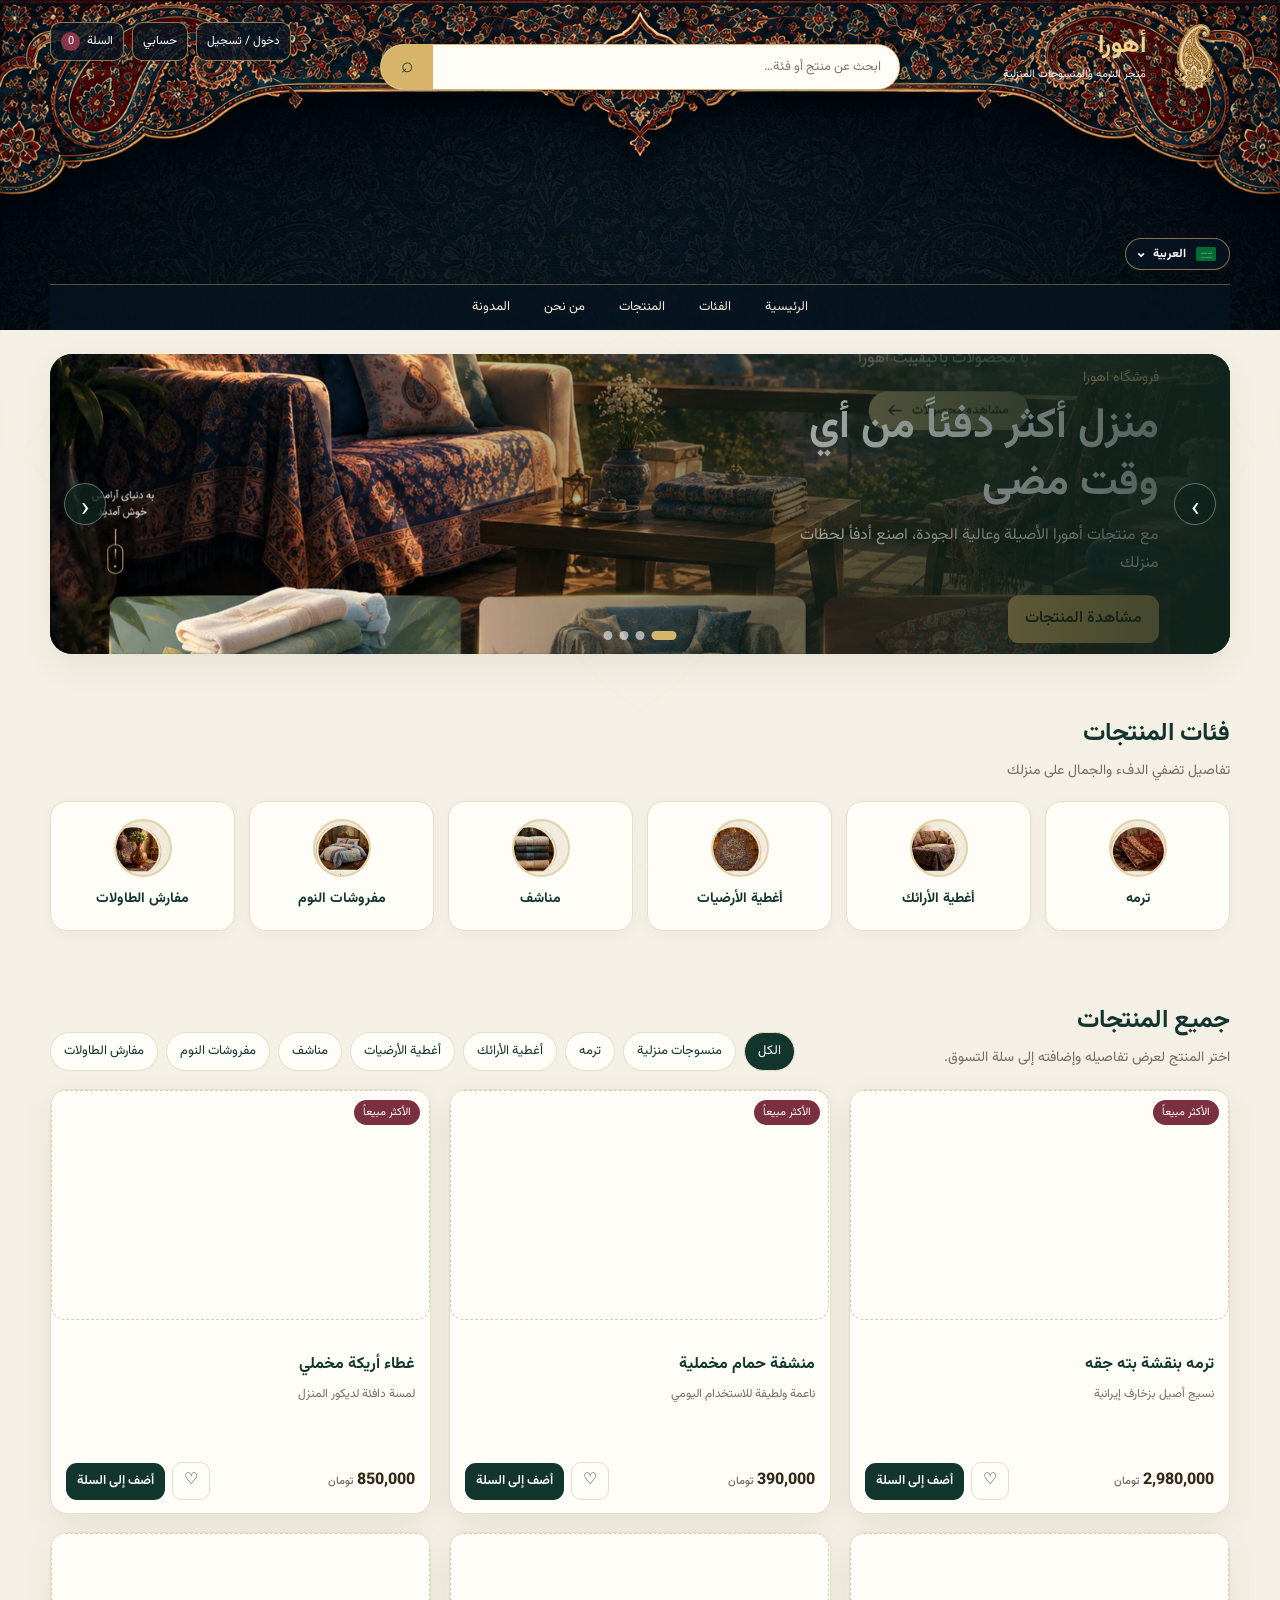
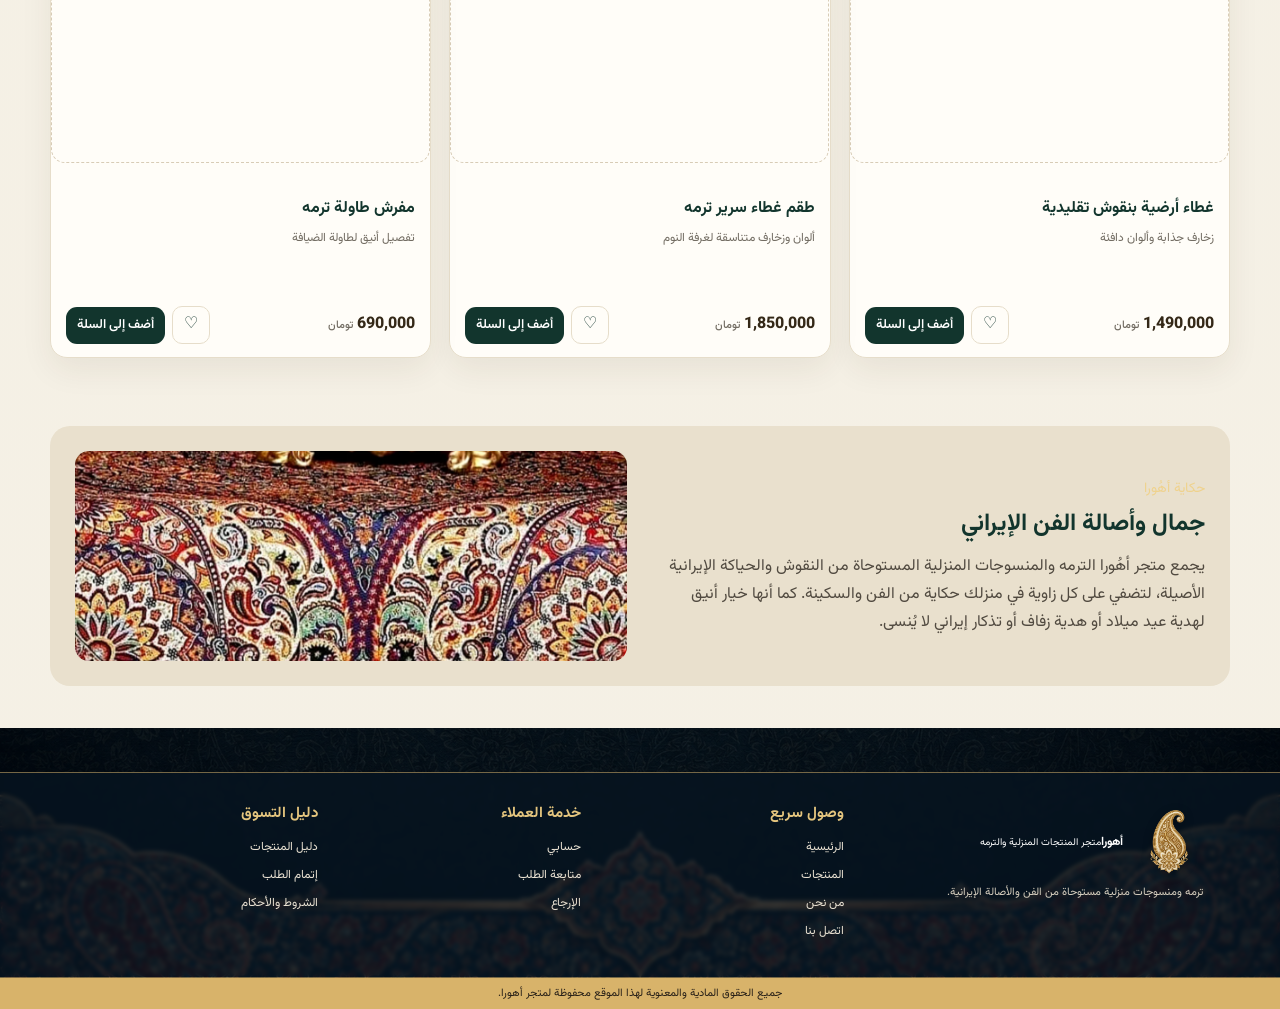
==== commit d4278b26: "Add files via upload" ====
--- a/ar/index.html
+++ b/ar/index.html
@@ -5,7 +5,7 @@
     <a class="reference-brand" href="#home" aria-label="الصفحة الرئيسية لأهورا"><img src="../assets/ahura-logo.webp" alt="شعار أهورا"><span><strong>أهورا</strong><small>متجر الترمه والمنسوجات المنزلية</small></span></a>
     <div class="reference-header-actions"><a href="login.html">دخول / تسجيل</a><a href="account.html">حسابي</a><a href="account.html#cart">السلة <span id="cartCount" class="count" aria-live="polite">٠</span></a></div>
     <form class="reference-search" id="searchForm" role="search"><input id="searchInput" aria-label="البحث عن المنتجات" placeholder="ابحث عن منتج أو فئة…"><button aria-label="بحث">⌕</button></form>
-    <nav class="reference-nav" aria-label="القائمة الرئيسية"><a href="#home">الرئيسية</a><a href="#categories">الفئات</a><a href="#products">المنتجات</a><a href="#about">من نحن</a></nav>
+    <nav class="reference-nav" aria-label="القائمة الرئيسية"><a href="#home">الرئيسية</a><a href="#categories">الفئات</a><a href="#products">المنتجات</a><a href="#about">من نحن</a><a href="blog.html">المدونة</a></nav>
     <div class="language-switcher reference-language-switcher" aria-label="اختيار اللغة"><button class="language-trigger reference-language-trigger" type="button" aria-haspopup="true" aria-expanded="false"><img class="flag-icon" src="../assets/flag-saudi.svg" alt="علم السعودية"><span>العربية</span><span class="language-chevron" aria-hidden="true">⌄</span></button><div class="language-menu" role="menu"><a href="../index.html" role="menuitem" lang="fa"><img class="flag-icon" src="../assets/flag-iran.svg" alt="علم إيران"> فارسی</a><a href="index.html" role="menuitem" lang="ar"><img class="flag-icon" src="../assets/flag-saudi.svg" alt="علم السعودية"> العربية</a></div></div>
   </div>
 </header>
@@ -21,4 +21,4 @@
 <article class="product" data-product="runner" data-category="runner"><a href="#product-runner"><div class="product-content"><h3>مفرش طاولة ترمه</h3></div></a><div class="product-content product-bottom"><span class="price">۶۹۰٬۰۰۰ <small>تومان</small></span><button class="btn small add-cart" data-id="runner">أضف إلى السلة</button></div></article>
 </div><p id="noResults" class="empty-state" hidden>لم يتم العثور على منتجات مطابقة.</p></section>
 <section class="section" id="about"><div class="about-box"><div><span class="eyebrow">حكاية أهُورا</span><h2>جمال وأصالة الفن الإيراني</h2><p>يجمع متجر أهُورا الترمه والمنسوجات المنزلية المستوحاة من النقوش والحياكة الإيرانية الأصيلة، لتضفي على كل زاوية في منزلك حكاية من الفن والسكينة. كما أنها خيار أنيق لهدية عيد ميلاد أو هدية زفاف أو تذكار إيراني لا يُنسى.</p></div><img src="../assets/termeh-reference.webp" alt="نقوش ونسيج قماش الترمه الأصيل" loading="lazy"></div></section></main>
-<footer id="contact" class="reference-footer"><div class="footer-clean"><div><a class="footer-brand" href="#home"><img src="../assets/ahura-logo.webp" alt="شعار أهورا"><span><strong>أهورا</strong><small>متجر المنتجات المنزلية والترمه</small></span></a><p>ترمه ومنسوجات منزلية مستوحاة من الفن والأصالة الإيرانية.</p></div><div><h3>وصول سريع</h3><a href="#home">الرئيسية</a><a href="#products">المنتجات</a><a href="#about">من نحن</a><a href="#contact">اتصل بنا</a></div><div><h3>خدمة العملاء</h3><a href="account.html">حسابي</a><a href="account.html#orders">متابعة الطلب</a><a href="account.html#wallet">الإرجاع</a></div><div><h3>دليل التسوق</h3><a href="#products">دليل المنتجات</a><a href="account.html#cart">إتمام الطلب</a><a href="account.html#wallet">الشروط والأحكام</a></div></div><div class="gold-line">جميع الحقوق المادية والمعنوية لهذا الموقع محفوظة لمتجر أهورا.</div></footer><div id="genericModal"></div><div id="toast" class="toast" role="status" aria-live="polite"></div><script type="module" src="../assets/app.js"></script></body></html>
+<footer id="contact" class="reference-footer"><div class="footer-clean"><div><a class="footer-brand" href="#home"><img src="../assets/ahura-logo.webp" alt="شعار أهورا"><span><strong>أهورا</strong><small>متجر المنتجات المنزلية والترمه</small></span></a><p>ترمه ومنسوجات منزلية مستوحاة من الفن والأصالة الإيرانية.</p><div id="siteSocialLinks" class="blog-social-links"></div></div><div><h3>وصول سريع</h3><a href="#home">الرئيسية</a><a href="#products">المنتجات</a><a href="#about">من نحن</a><a href="#contact">اتصل بنا</a></div><div><h3>خدمة العملاء</h3><a href="account.html">حسابي</a><a href="account.html#orders">متابعة الطلب</a><a href="account.html#wallet">الإرجاع</a></div><div><h3>دليل التسوق</h3><a href="#products">دليل المنتجات</a><a href="account.html#cart">إتمام الطلب</a><a href="account.html#wallet">الشروط والأحكام</a></div></div><div class="gold-line">جميع الحقوق المادية والمعنوية لهذا الموقع محفوظة لمتجر أهورا.</div></footer><div id="genericModal"></div><div id="toast" class="toast" role="status" aria-live="polite"></div><script type="module" src="../assets/app.js"></script></body></html>
--- a/assets/reference.css
+++ b/assets/reference.css
@@ -105,3 +105,5 @@
 .reference-header .reference-language-switcher{top:auto;right:0;bottom:58px;width:auto;height:auto;z-index:8}.reference-header .reference-language-trigger{width:auto;height:auto;padding:6px 9px;color:#fff;background:#071521d9;border:1px solid #d8b36a99;border-radius:18px}.reference-header .language-menu{top:calc(100% + 7px);bottom:auto;right:0}
 .reference-footer{background:#071521 url('ahura-frame.png') center bottom/cover no-repeat;padding-top:44px}.footer-clean{background:#071521c9;backdrop-filter:blur(2px);border-top:1px solid #d8b36a88;border-bottom:1px solid #d8b36a88}
 @media(max-width:700px){.reference-header,.reference-header-inner{min-height:430px}.reference-header-inner{width:calc(100% - 22px);display:flex;flex-direction:column;padding-top:15px;gap:12px}.reference-brand{align-self:flex-start}.reference-brand img{width:52px;height:52px}.reference-brand strong{font-size:20px}.reference-header-actions{justify-content:flex-start;width:100%}.reference-header-actions a{font-size:11px;padding:6px 8px}.reference-search{order:3;width:100%;height:42px;margin-top:4px}.reference-nav{order:4;min-height:42px;width:100%;gap:18px;justify-content:space-around;padding:0 8px}.reference-nav a{font-size:11px}.reference-header .reference-language-switcher{right:0;bottom:56px}.reference-footer{padding-top:25px}}
+
+.blog-social-links{display:flex;gap:8px;flex-wrap:wrap;margin-top:14px}.blog-social-links a{display:inline-flex;align-items:center;gap:6px;color:#f5ead2;border:1px solid #d8b36a66;border-radius:10px;padding:6px 8px;font-size:11px}.blog-social-links img{width:19px;height:19px;object-fit:contain;background:#fff;border-radius:5px;padding:2px}
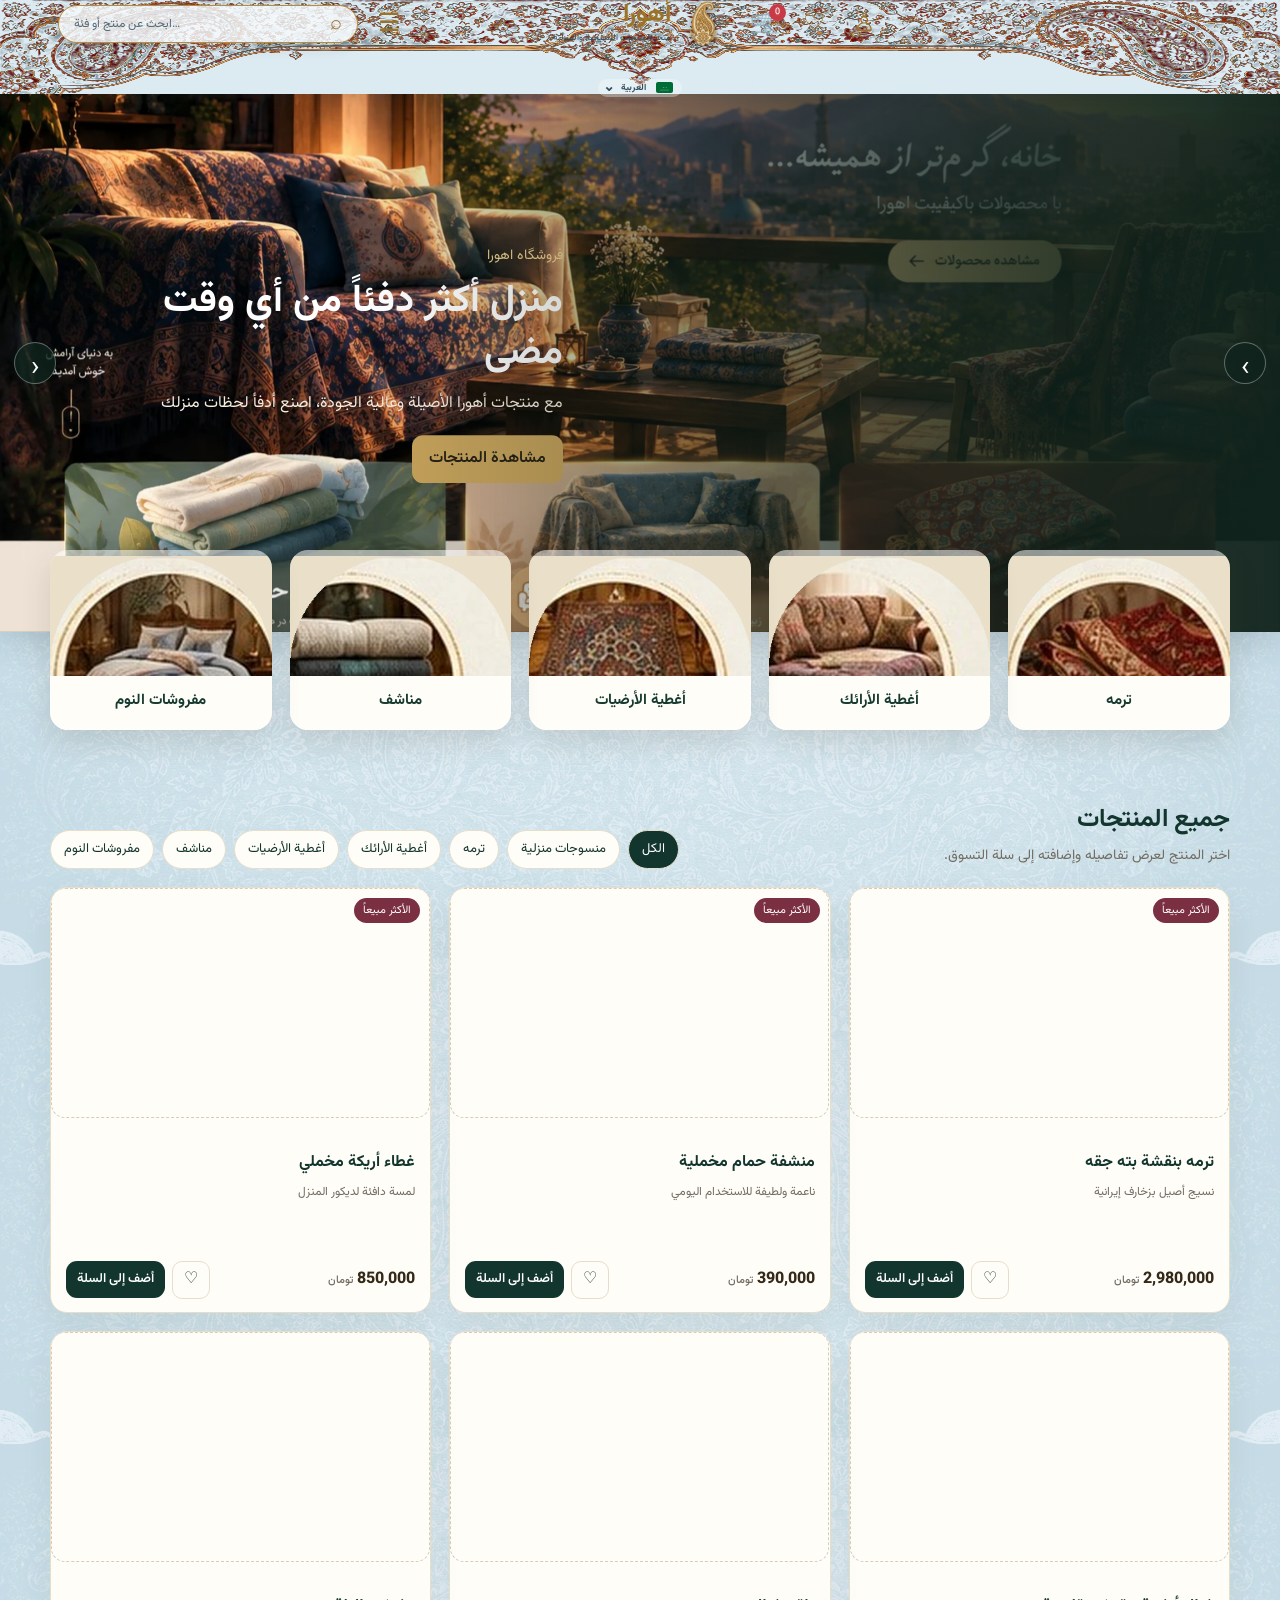
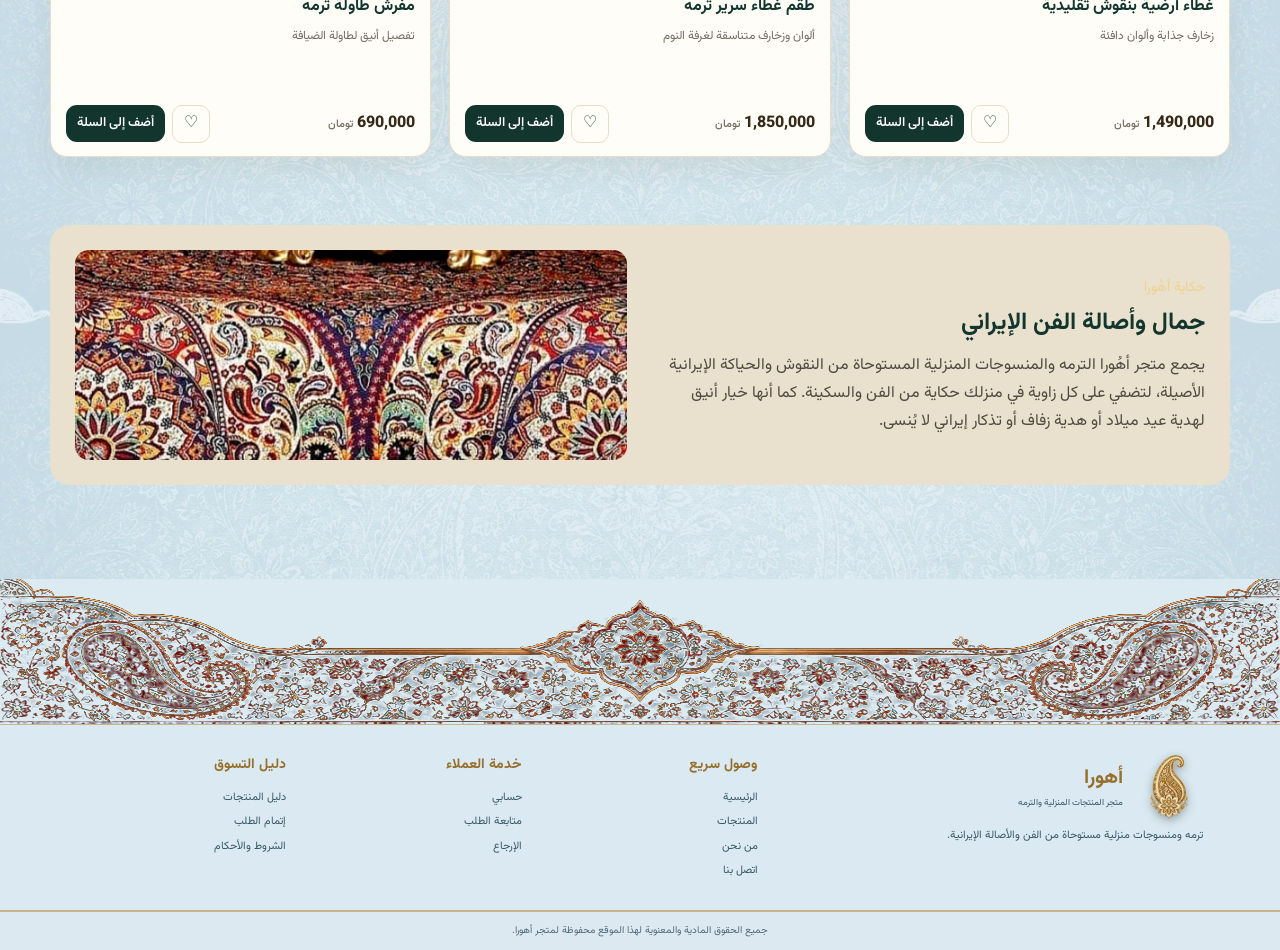
==== commit 74d0febf: "Add files via upload" ====
--- a/ar/index.html
+++ b/ar/index.html
@@ -1,16 +1,25 @@
-<!doctype html><html lang="ar" dir="rtl"><head><meta charset="utf-8"><meta name="viewport" content="width=device-width,initial-scale=1"><meta name="theme-color" content="#12352d"><meta name="description" content="تسوق الترمه والمنسوجات المنزلية الإيرانية من متجر أهورا. أغطية الأرائك، أغطية الأرضيات، المناشف ومفروشات النوم بتصاميم أصيلة، خيار مثالي لهدية عيد ميلاد أو تذكار لا يُنسى."><meta name="keywords" content="شراء ترمه، متجر ترمه، منسوجات منزلية إيرانية، غطاء أريكة، منشفة، غطاء سرير، هدية عيد ميلاد، هدية تذكارية، هدية زفاف، تذكار إيراني"><link rel="canonical" href="https://mansojat-yazd.ir/ar/"><link rel="alternate" hreflang="fa-IR" href="https://mansojat-yazd.ir/"><link rel="alternate" hreflang="ar" href="https://mansojat-yazd.ir/ar/"><title>متجر أهورا | ترمه ومنسوجات منزلية إيرانية</title><link rel="icon" type="image/webp" href="../assets/ahura-logo.webp"><link rel="apple-touch-icon" href="../assets/ahura-logo.webp"><meta property="og:image" content="../assets/ahura-logo.webp"><meta name="twitter:card" content="summary_large_image"><meta name="twitter:image" content="../assets/hero-yazd.webp"><link rel="stylesheet" href="../assets/style.css"><link rel="stylesheet" href="../assets/reference.css"><meta property="og:title" content="متجر أهورا | ترمه ومنسوجات منزلية"><meta property="og:description" content="جمال وأصالة الفن الإيراني في منزلك؛ خيار أصيل لهدية عيد ميلاد وتذكار لا يُنسى"><meta property="og:type" content="website"><meta property="og:locale" content="ar_AR"><meta property="og:locale:alternate" content="fa_IR"><script type="application/ld+json">{"@context":"https://schema.org","@type":"Store","name":"متجر أهورا","url":"https://mansojat-yazd.ir/ar/","logo":"https://mansojat-yazd.ir/assets/ahura-logo.webp","image":["https://mansojat-yazd.ir/assets/hero-clean.webp","https://mansojat-yazd.ir/assets/product-photo-1.webp","https://mansojat-yazd.ir/assets/product-photo-2.webp","https://mansojat-yazd.ir/assets/product-photo-3.webp","https://mansojat-yazd.ir/assets/product-photo-4.webp","https://mansojat-yazd.ir/assets/product-photo-5.webp","https://mansojat-yazd.ir/assets/product-photo-6.webp"],"description":"متجر الترمه والمنسوجات المنزلية الإيرانية"}</script>
+<!doctype html><html lang="ar" dir="rtl"><head><meta charset="utf-8"><meta name="viewport" content="width=device-width,initial-scale=1"><meta name="theme-color" content="#12352d"><meta name="description" content="تسوق الترمه والمنسوجات المنزلية الإيرانية من متجر أهورا. أغطية الأرائك، أغطية الأرضيات، المناشف ومفروشات النوم بتصاميم أصيلة، خيار مثالي لهدية عيد ميلاد أو تذكار لا يُنسى."><meta name="keywords" content="شراء ترمه، متجر ترمه، منسوجات منزلية إيرانية، غطاء أريكة، منشفة، غطاء سرير، هدية عيد ميلاد، هدية تذكارية، هدية زفاف، تذكار إيراني"><link rel="canonical" href="https://mio0amd-oss.github.io/ahora/ar/"><link rel="alternate" hreflang="fa-IR" href="https://mio0amd-oss.github.io/ahora/"><link rel="alternate" hreflang="ar" href="https://mio0amd-oss.github.io/ahora/ar/"><title>متجر أهورا | ترمه ومنسوجات منزلية إيرانية</title><link rel="icon" type="image/webp" href="../assets/ahura-logo.webp"><link rel="apple-touch-icon" href="../assets/ahura-logo.webp"><meta property="og:image" content="../assets/ahura-logo.webp"><meta name="twitter:card" content="summary_large_image"><meta name="twitter:image" content="../assets/hero-yazd.webp"><link rel="stylesheet" href="../assets/style.css"><link rel="stylesheet" href="../assets/reference.css"><meta property="og:title" content="متجر أهورا | ترمه ومنسوجات منزلية"><meta property="og:description" content="جمال وأصالة الفن الإيراني في منزلك؛ خيار أصيل لهدية عيد ميلاد وتذكار لا يُنسى"><meta property="og:type" content="website"><meta property="og:locale" content="ar_AR"><meta property="og:locale:alternate" content="fa_IR"><script type="application/ld+json">{"@context":"https://schema.org","@type":"Store","name":"متجر أهورا","url":"https://mio0amd-oss.github.io/ahora/ar/","logo":"https://mio0amd-oss.github.io/ahora/assets/ahura-logo.webp","image":["https://mio0amd-oss.github.io/ahora/assets/hero-clean.webp","https://mio0amd-oss.github.io/ahora/assets/product-photo-1.webp","https://mio0amd-oss.github.io/ahora/assets/product-photo-2.webp","https://mio0amd-oss.github.io/ahora/assets/product-photo-3.webp","https://mio0amd-oss.github.io/ahora/assets/product-photo-4.webp","https://mio0amd-oss.github.io/ahora/assets/product-photo-5.webp","https://mio0amd-oss.github.io/ahora/assets/product-photo-6.webp"],"description":"متجر الترمه والمنسوجات المنزلية الإيرانية"}</script>
 <script type="application/ld+json">{"@context":"https://schema.org","@type":"ItemList","name":"قائمة المنتجات","itemListElement":[{"@type":"ListItem","position":1,"item":{"@type":"Product","name":"ترمه بنقشة بته جقه","description":"قماش ترمه بنقوش إيرانية"}},{"@type":"ListItem","position":2,"item":{"@type":"Product","name":"منشفة حمام مخملية","description":"مناشف حمام ناعمة"}},{"@type":"ListItem","position":3,"item":{"@type":"Product","name":"غطاء أريكة مخملي","description":"أريكة مغطاة بقماش ترمه"}},{"@type":"ListItem","position":4,"item":{"@type":"Product","name":"غطاء أرضية تقليدي","description":"غطاء أرضية بزخارف تقليدية"}},{"@type":"ListItem","position":5,"item":{"@type":"Product","name":"طقم غطاء سرير ترمه","description":"طقم غطاء سرير ترمه"}},{"@type":"ListItem","position":6,"item":{"@type":"Product","name":"مفرش طاولة ترمه","description":"مفرش طاولة ترمه"}}]}</script></head><body data-lang="ar">
 <header class="reference-header" aria-label="رأس متجر أهورا">
+  <div class="reference-header-frame reference-header-frame-top" aria-hidden="true"></div>
   <div class="reference-header-inner">
-    <a class="reference-brand" href="#home" aria-label="الصفحة الرئيسية لأهورا"><img src="../assets/ahura-logo.webp" alt="شعار أهورا"><span><strong>أهورا</strong><small>متجر الترمه والمنسوجات المنزلية</small></span></a>
-    <div class="reference-header-actions"><a href="login.html">دخول / تسجيل</a><a href="account.html">حسابي</a><a href="account.html#cart">السلة <span id="cartCount" class="count" aria-live="polite">٠</span></a></div>
-    <form class="reference-search" id="searchForm" role="search"><input id="searchInput" aria-label="البحث عن المنتجات" placeholder="ابحث عن منتج أو فئة…"><button aria-label="بحث">⌕</button></form>
-    <nav class="reference-nav" aria-label="القائمة الرئيسية"><a href="#home">الرئيسية</a><a href="#categories">الفئات</a><a href="#products">المنتجات</a><a href="#about">من نحن</a><a href="blog.html">المدونة</a></nav>
-    <div class="language-switcher reference-language-switcher" aria-label="اختيار اللغة"><button class="language-trigger reference-language-trigger" type="button" aria-haspopup="true" aria-expanded="false"><img class="flag-icon" src="../assets/flag-saudi.svg" alt="علم السعودية"><span>العربية</span><span class="language-chevron" aria-hidden="true">⌄</span></button><div class="language-menu" role="menu"><a href="../index.html" role="menuitem" lang="fa"><img class="flag-icon" src="../assets/flag-iran.svg" alt="علم إيران"> فارسی</a><a href="index.html" role="menuitem" lang="ar"><img class="flag-icon" src="../assets/flag-saudi.svg" alt="علم السعودية"> العربية</a></div></div>
+    <div class="reference-header-left">
+      <a class="header-icon-link" href="account.html#cart" aria-label="السلة">🛒<span id="cartCount" class="count">٠</span></a>
+      <a class="header-icon-link" href="account.html#favorites" aria-label="المفضلة">♡</a>
+      <a class="header-icon-link" href="account.html" aria-label="حسابي">♙</a>
+    </div>
+    <a class="reference-brand" href="#home" aria-label="الصفحة الرئيسية لأهورا"><img src="../assets/ahura-logo.webp" alt="شعار أهورا"><span><strong>أهورا</strong><small>متجر المنتجات النسيجية والمنزلية</small></span></a>
+    <div class="reference-header-right">
+      <form class="reference-search" id="searchForm" role="search"><input id="searchInput" aria-label="البحث عن المنتجات" placeholder="ابحث عن منتج…"><button aria-label="بحث">⌕</button></form>
+      <button class="header-menu-button" id="headerMenuButton" type="button" aria-label="فتح القائمة" aria-expanded="false">☰</button>
+    </div>
+    <div class="language-switcher reference-language-switcher" aria-label="اختيار اللغة"><button class="language-trigger reference-language-trigger" type="button" aria-haspopup="true" aria-expanded="false"><img class="flag-icon" src="../assets/flag-saudi.svg" alt="علم السعودية"><span>العربية</span><span class="language-chevron" aria-hidden="true">⌄</span></button><div class="language-menu" role="menu"><a href="../index.html" role="menuitem" lang="fa"><img class="flag-icon" src="../assets/flag-iran.svg" alt="پرچم ایران"> فارسی</a><a href="index.html" role="menuitem" lang="ar"><img class="flag-icon" src="../assets/flag-saudi.svg" alt="علم السعودية"> العربية</a></div></div>
+    <nav class="reference-nav" id="referenceNav" aria-label="القائمة الرئيسية"><a href="#home">الرئيسية</a><a href="#categories">الفئات</a><a href="#products">المنتجات</a><a href="#about">من نحن</a><a href="blog.html">المدونة</a></nav>
   </div>
+  <div class="reference-header-frame reference-header-frame-bottom" aria-hidden="true"></div>
 </header>
 <main id="home" class="container"><section class="hero hero-slider" id="heroSlider" aria-label="بنرات المتجر"><div id="heroSlides"></div><button class="hero-arrow hero-prev" id="heroPrev" type="button" aria-label="البنر السابق">‹</button><button class="hero-arrow hero-next" id="heroNext" type="button" aria-label="البنر التالي">›</button><div class="hero-dots" id="heroDots" aria-label="اختيار البنر"></div></section><div id="siteAnnouncement" class="site-announcement" hidden></div>
-<section class="section" id="categories"><div class="section-head"><div><h2>فئات المنتجات</h2><p>تفاصيل تضفي الدفء والجمال على منزلك</p></div></div><div class="category-grid"><a class="category-card" href="#products" data-category-link="termeh"><span class="category-icon">✺</span><strong>ترمه</strong></a><a class="category-card" href="#products" data-category-link="upholstery"><span class="category-icon">▤</span><strong>أغطية الأرائك</strong></a><a class="category-card" href="#products" data-category-link="carpet"><span class="category-icon">▧</span><strong>أغطية الأرضيات</strong></a><a class="category-card" href="#products" data-category-link="towel"><span class="category-icon">▦</span><strong>مناشف</strong></a><a class="category-card" href="#products" data-category-link="bedding"><span class="category-icon">⌂</span><strong>مفروشات النوم</strong></a><a class="category-card" href="#products" data-category-link="runner"><span class="category-icon">▱</span><strong>مفارش الطاولات</strong></a></div></section>
+<section class="section" id="categories"><div class="section-head"><div><h2>فئات المنتجات</h2><p>تفاصيل تضفي الدفء والجمال على منزلك</p></div></div><div class="category-grid"><a class="category-card" href="#products" data-category-link="termeh"><span class="category-icon">✺</span><strong>ترمه</strong></a><a class="category-card" href="#products" data-category-link="upholstery"><span class="category-icon">▤</span><strong>أغطية الأرائك</strong></a><a class="category-card" href="#products" data-category-link="carpet"><span class="category-icon">▧</span><strong>أغطية الأرضيات</strong></a><a class="category-card" href="#products" data-category-link="towel"><span class="category-icon">▦</span><strong>مناشف</strong></a><a class="category-card" href="#products" data-category-link="bedding"><span class="category-icon">⌂</span><strong>مفروشات النوم</strong></a></div></section>
 
 <section class="section" id="products"><div class="section-head"><div><h2>جميع المنتجات</h2><p>اختر المنتج لعرض تفاصيله وإضافته إلى سلة التسوق.</p></div><div class="chips" aria-label="تصفية المنتجات"><button class="chip active" data-filter="all">الكل</button><button class="chip" data-filter="termeh">ترمه</button><button class="chip" data-filter="home">منسوجات منزلية</button></div></div><div class="products-grid" id="productGrid">
 <article class="product" data-product="termeh" data-category="termeh" data-best="true"><a href="#product-termeh"><div class="product-content"><h3>ترمه بنقشة بته جقه</h3><p class="product-desc">نسيج أصيل بزخارف إيرانية</p></div></a><div class="product-content product-bottom"><span class="price">۲٬۹۸۰٬۰۰۰ <small>تومان</small></span><button class="btn small add-cart" data-id="termeh">أضف إلى السلة</button></div></article>
--- a/assets/reference.css
+++ b/assets/reference.css
@@ -107,3 +107,192 @@
 @media(max-width:700px){.reference-header,.reference-header-inner{min-height:430px}.reference-header-inner{width:calc(100% - 22px);display:flex;flex-direction:column;padding-top:15px;gap:12px}.reference-brand{align-self:flex-start}.reference-brand img{width:52px;height:52px}.reference-brand strong{font-size:20px}.reference-header-actions{justify-content:flex-start;width:100%}.reference-header-actions a{font-size:11px;padding:6px 8px}.reference-search{order:3;width:100%;height:42px;margin-top:4px}.reference-nav{order:4;min-height:42px;width:100%;gap:18px;justify-content:space-around;padding:0 8px}.reference-nav a{font-size:11px}.reference-header .reference-language-switcher{right:0;bottom:56px}.reference-footer{padding-top:25px}}
 
 .blog-social-links{display:flex;gap:8px;flex-wrap:wrap;margin-top:14px}.blog-social-links a{display:inline-flex;align-items:center;gap:6px;color:#f5ead2;border:1px solid #d8b36a66;border-radius:10px;padding:6px 8px;font-size:11px}.blog-social-links img{width:19px;height:19px;object-fit:contain;background:#fff;border-radius:5px;padding:2px}
+
+/* AHURA REFERENCE LAYOUT — final visual direction based on the supplied blank termeh frame and homepage reference. */
+.reference-header{
+  position:relative!important; width:100%; height:94px; min-height:94px!important; overflow:visible!important;
+  background:#0d1b20!important; color:#fff; border-bottom:1px solid #d8b36a66; z-index:50;
+}
+.reference-header-inner{
+  position:relative!important; width:100%!important; max-width:none!important; height:94px; min-height:94px!important;
+  margin:0!important; padding:0 4.5%!important; display:grid!important;
+  grid-template-columns:1fr auto 1fr!important; align-items:center!important; gap:20px!important;
+}
+.reference-header-frame{position:absolute;left:0;right:0;z-index:1;pointer-events:none;background-image:url('ahura-frame.png');background-repeat:no-repeat;background-size:100% auto;}
+.reference-header-frame-top{top:0;height:24px;background-position:center top;opacity:.95;}
+.reference-header-frame-bottom{bottom:-18px;height:28px;background-position:center bottom;opacity:.9;}
+.reference-header-left,.reference-header-right,.reference-brand,.reference-language-switcher{z-index:5;position:relative;}
+.reference-header-left{display:flex;align-items:center;justify-content:flex-start;gap:16px;direction:ltr;}
+.header-icon-link{position:relative;display:grid;place-items:center;width:34px;height:34px;color:#f2d28c;font-size:25px;line-height:1;border:0;background:transparent;transition:transform .2s ease,color .2s ease;}
+.header-icon-link:hover{color:#fff;transform:translateY(-2px);}
+.header-icon-link .count{position:absolute;top:-3px;right:-5px;min-width:17px;height:17px;font-size:9px;margin:0;background:#c83b46;color:#fff;border-radius:50%;}
+.reference-brand{justify-self:center;display:flex;align-items:center;gap:8px;color:#fff;text-decoration:none;direction:rtl;}
+.reference-brand img{width:48px!important;height:48px!important;object-fit:contain;filter:drop-shadow(0 2px 3px #0008);}
+.reference-brand strong{display:block;color:#f2d28c;font-size:25px;line-height:1.05;white-space:nowrap;}
+.reference-brand small{display:block;color:#fff;font-size:9px;margin-top:3px;white-space:nowrap;}
+.reference-header-right{justify-self:end;display:flex;align-items:center;gap:12px;direction:ltr;}
+.reference-search{position:relative!important;left:auto!important;top:auto!important;grid-column:auto!important;grid-row:auto!important;margin:0!important;width:300px!important;height:38px!important;display:flex!important;border:1px solid #d8b36a88!important;border-radius:24px!important;overflow:hidden!important;background:#ffffff14!important;box-shadow:none!important;}
+.reference-search input{flex:1;min-width:0;border:0;outline:0;padding:0 15px;background:transparent!important;color:#fff!important;font-size:12px;}
+.reference-search input::placeholder{color:#f1eadcaa!important;}
+.reference-search button{width:42px;border:0;background:transparent!important;color:#e8c87e!important;font-size:20px;}
+.header-menu-button{width:38px;height:38px;border:0;background:transparent;color:#f2d28c;font-size:25px;line-height:1;cursor:pointer;}
+.reference-nav{position:absolute!important;right:4.5%;top:calc(100% + 6px);display:none;grid-template-columns:1fr;gap:2px!important;min-width:170px;min-height:0!important;padding:7px!important;background:#0b1b21f5!important;border:1px solid #d8b36a99;border-radius:12px;box-shadow:0 15px 35px #0007;z-index:20;}
+.reference-nav.open{display:grid!important;}
+.reference-nav a{padding:8px 10px;font-size:12px!important;color:#f5ead2!important;border-radius:8px;}
+.reference-nav a:hover{background:#d8b36a22;color:#f0d28d!important;}
+.reference-header .reference-language-switcher{position:absolute!important;top:50%!important;right:auto!important;left:50%!important;bottom:auto!important;width:auto!important;height:auto!important;transform:translate(-50%,29px);z-index:7;}
+.reference-header .reference-language-trigger{width:auto!important;height:auto!important;padding:2px 5px!important;border:0!important;background:transparent!important;color:#f5ead2!important;box-shadow:none!important;font-size:9px!important;}
+.reference-header .reference-language-trigger .flag-icon{width:17px;height:11px;}
+.reference-header .language-menu{top:calc(100% + 7px)!important;bottom:auto!important;right:0!important;min-width:120px;}
+/* Keep the hero directly under the compact header, like the supplied site reference. */
+main.container{width:100%;max-width:none;margin:0;padding:0;}
+.hero-slider{width:100vw!important;margin:0 0 0 calc(50% - 50vw)!important;border-radius:0!important;min-height:clamp(390px,42vw,650px)!important;height:clamp(390px,42vw,650px)!important;box-shadow:none!important;overflow:hidden;}
+.hero-slide>img{width:100%!important;height:100%!important;object-fit:cover!important;}
+.hero-copy{inset-inline-start:56%!important;max-width:420px!important;}
+.hero h1{font-size:clamp(27px,3vw,42px)!important;}
+.section{width:min(1180px,calc(100% - 32px));margin-inline:auto;}
+#categories{position:relative;z-index:8;margin-top:-82px;padding-top:0;}
+#categories .section-head{display:none;}
+.category-grid{grid-template-columns:repeat(5,1fr)!important;gap:18px!important;}
+.category-card{min-height:180px;padding:0!important;border:0!important;border-radius:18px!important;overflow:hidden;background:#fff8!important;position:relative;box-shadow:0 12px 30px #39271424!important;display:flex;flex-direction:column;justify-content:flex-end;}
+.category-card .category-icon{width:100%!important;height:120px!important;margin:0!important;border:0!important;border-radius:0!important;background:#eadfc9!important;overflow:hidden;}
+.category-card .category-icon img{width:100%;height:100%;object-fit:cover;}
+.category-card strong{display:block;padding:12px 8px 15px;background:#fffdf8;color:#173a30!important;font-size:15px;}
+/* Footer: use the same supplied frame as a decorative lower border; all wording remains real HTML. */
+.reference-footer{position:relative!important;margin-top:52px!important;padding:48px 0 0!important;background:#0b1820!important;color:#f5ead2;overflow:visible!important;}
+.reference-footer:before{content:"";position:absolute;left:0;right:0;top:0;height:34px;background:url('ahura-frame.png') center top/100% auto no-repeat;opacity:.9;pointer-events:none;}
+.footer-clean{background:#0b1820e8!important;border:0!important;backdrop-filter:none!important;display:grid;grid-template-columns:2fr 1fr 1fr 1fr;gap:26px;width:min(1180px,calc(100% - 32px));margin:auto;padding:24px 0 30px;}
+.footer-clean>div{display:flex;flex-direction:column;gap:5px;}
+.footer-clean h3{margin:0 0 6px;color:#e7c477;font-size:14px;}
+.footer-clean a,.footer-clean p{font-size:11px;color:#eadfca;margin:0;}
+.footer-brand{display:flex;align-items:center;gap:8px;}
+.footer-brand img{width:48px;height:48px;object-fit:contain;}
+.footer-brand strong{font-size:20px;color:#f0cf86;display:block;}
+.footer-brand small{font-size:9px;display:block;color:#fff;}
+.reference-footer .gold-line{position:relative;background:#0b1820!important;color:#d8c59d!important;border-top:1px solid #d8b36a55;padding:10px;font-size:10px;}
+@media(max-width:900px){
+ .reference-header,.reference-header-inner{height:86px;min-height:86px!important;}
+ .reference-header-inner{padding:0 3%!important;grid-template-columns:auto 1fr auto!important;gap:8px!important;}
+ .reference-brand{grid-column:2;}
+ .reference-brand img{width:42px!important;height:42px!important;}.reference-brand strong{font-size:21px;}.reference-brand small{font-size:8px;}
+ .reference-search{width:180px!important;height:34px!important;}.header-menu-button{font-size:22px;width:32px;}
+ .reference-header-left{gap:5px;}.header-icon-link{width:29px;height:29px;font-size:21px;}
+ #categories{margin-top:-62px;}.category-grid{grid-template-columns:repeat(3,1fr)!important;gap:12px!important;}
+ .category-card{min-height:155px;}.category-card .category-icon{height:100px!important;}
+ .footer-clean{grid-template-columns:1fr 1fr;}
+}
+@media(max-width:600px){
+ .reference-header,.reference-header-inner{height:72px;min-height:72px!important;}
+ .reference-header-frame-top{height:14px;}.reference-header-frame-bottom{height:18px;bottom:-10px;}
+ .reference-header-inner{padding:0 10px!important;grid-template-columns:auto 1fr auto!important;}
+ .reference-header-left{gap:1px;}.header-icon-link{width:27px;height:27px;font-size:18px;}.header-icon-link .count{min-width:14px;height:14px;font-size:8px;top:-2px;right:-3px;}
+ .reference-brand{gap:4px;}.reference-brand img{width:34px!important;height:34px!important;}.reference-brand strong{font-size:17px;}.reference-brand small{display:none;}
+ .reference-search{width:110px!important;height:30px!important;}.reference-search input{font-size:9px;padding:0 8px;}.reference-search button{width:30px;font-size:16px;}
+ .header-menu-button{width:27px;height:30px;font-size:18px;}.reference-header-right{gap:3px;}
+ .reference-header .reference-language-switcher{transform:translate(-50%,23px);}.reference-header .reference-language-trigger span:not(.language-chevron){display:none;}
+ .hero-slider{min-height:310px!important;height:310px!important;}.hero-copy{inset-inline-start:52%!important;max-width:44%!important;}.hero h1{font-size:22px!important;}.hero p{font-size:11px!important;}
+ .section{width:calc(100% - 20px);}.category-grid{grid-template-columns:repeat(2,1fr)!important;gap:9px!important;}.category-card{min-height:140px;}.category-card .category-icon{height:88px!important;}.category-card strong{font-size:13px;padding:9px 6px 11px;}
+ .reference-footer{margin-top:36px!important;padding-top:38px!important;}.reference-footer:before{height:25px;}.footer-clean{width:calc(100% - 20px);grid-template-columns:1fr 1fr;gap:16px;padding:16px 0 22px;}
+ .footer-clean>div:first-child{grid-column:1/-1;}.footer-clean a,.footer-clean p{font-size:10px;}.footer-clean h3{font-size:12px;}
+}
+
+/* AHURA TERMEH BLUE FIELD — top/bottom decorative bands with a continuous pale-blue patterned field between them. */
+html, body{background:#dceaf2!important;}
+body{
+  background-image:url('termeh-light-bg.webp')!important;
+  background-size:100% auto!important;
+  background-repeat:repeat-y!important;
+  background-position:center top!important;
+  background-attachment:scroll!important;
+}
+
+/* The header keeps the exact compact height of the reference layout. The gold termeh ornament is a visual band, not a thin line. */
+.reference-header{
+  height:94px!important;
+  min-height:94px!important;
+  background:#dceaf2!important;
+  border:0!important;
+  box-shadow:0 2px 12px rgba(31,55,68,.12)!important;
+}
+.reference-header:before{
+  content:"";
+  position:absolute;
+  inset:0;
+  z-index:1;
+  pointer-events:none;
+  background:url('termeh-header-band.png') center top/100% 94px no-repeat;
+}
+.reference-header-frame-top{display:none!important;}
+.reference-header-frame-bottom{display:none!important;}
+.reference-header-inner{height:94px!important;min-height:94px!important;z-index:3!important;}
+
+/* Keep controls readable on the pale-blue textile field. */
+.reference-header-left,.reference-header-right,.reference-brand,.reference-language-switcher{z-index:5!important;}
+.header-icon-link{color:#9a7228!important;text-shadow:0 1px 1px rgba(255,255,255,.35);}
+.header-icon-link:hover{color:#5c4930!important;}
+.reference-brand strong{color:#9a7228!important;text-shadow:0 1px 1px rgba(255,255,255,.4);}
+.reference-brand small{color:#304c5c!important;}
+.reference-search{background:rgba(247,251,253,.82)!important;border-color:#b98b3b!important;box-shadow:0 4px 14px rgba(39,61,72,.12)!important;}
+.reference-search input{color:#294553!important;}
+.reference-search input::placeholder{color:#536c78!important;}
+.reference-search button{color:#9a7228!important;}
+.header-menu-button{color:#9a7228!important;}
+.reference-header .reference-language-trigger{color:#304c5c!important;background:rgba(247,251,253,.35)!important;}
+.reference-nav{background:#e7f0f5f2!important;border-color:#b98b3b99!important;box-shadow:0 12px 30px rgba(39,61,72,.18)!important;}
+.reference-nav a{color:#294553!important;}
+.reference-nav a:hover{background:#b98b3b22!important;color:#8a6628!important;}
+
+/* The page content sits continuously on the same pale-blue termeh field. */
+main.container,.section{background:transparent!important;}
+.hero-slider{box-shadow:0 12px 30px rgba(34,58,70,.16)!important;}
+
+/* Lower termeh band: a full decorative border, not a thin separator. */
+.reference-footer{
+  position:relative!important;
+  margin-top:52px!important;
+  padding:145px 0 0!important;
+  background:#dceaf2!important;
+  color:#294553!important;
+  overflow:visible!important;
+}
+.reference-footer:before{
+  content:"";
+  position:absolute;
+  left:0;right:0;top:0;
+  height:145px;
+  background:url('termeh-footer-band.png') center top/100% 145px no-repeat;
+  opacity:1;
+  pointer-events:none;
+}
+.footer-clean{
+  position:relative!important;
+  z-index:2!important;
+  width:100%!important;
+  max-width:none!important;
+  margin:0!important;
+  padding:28px 6% 30px!important;
+  background:rgba(220,234,242,.90)!important;
+  color:#294553!important;
+  border:0!important;
+  border-top:1px solid rgba(185,139,59,.55)!important;
+  border-bottom:1px solid rgba(185,139,59,.55)!important;
+  backdrop-filter:blur(2px);
+}
+.footer-clean h3{color:#956f2b!important;}
+.footer-clean a,.footer-clean p{color:#385866!important;}
+.footer-brand strong{color:#956f2b!important;}
+.footer-brand small{color:#385866!important;}
+.reference-footer .gold-line{background:rgba(220,234,242,.96)!important;color:#506a77!important;border-top:1px solid rgba(185,139,59,.55)!important;}
+
+@media(max-width:900px){
+  .reference-header,.reference-header-inner{height:86px!important;min-height:86px!important;}
+  .reference-header:before{background-size:100% 86px;}
+  .reference-footer{padding-top:120px!important;}
+  .reference-footer:before{height:120px;background-size:100% 120px;}
+}
+@media(max-width:600px){
+  .reference-header,.reference-header-inner{height:72px!important;min-height:72px!important;}
+  .reference-header:before{background-size:auto 72px;background-position:center top;}
+  .reference-footer{padding-top:92px!important;}
+  .reference-footer:before{height:92px;background-size:auto 92px;background-position:center top;}
+}
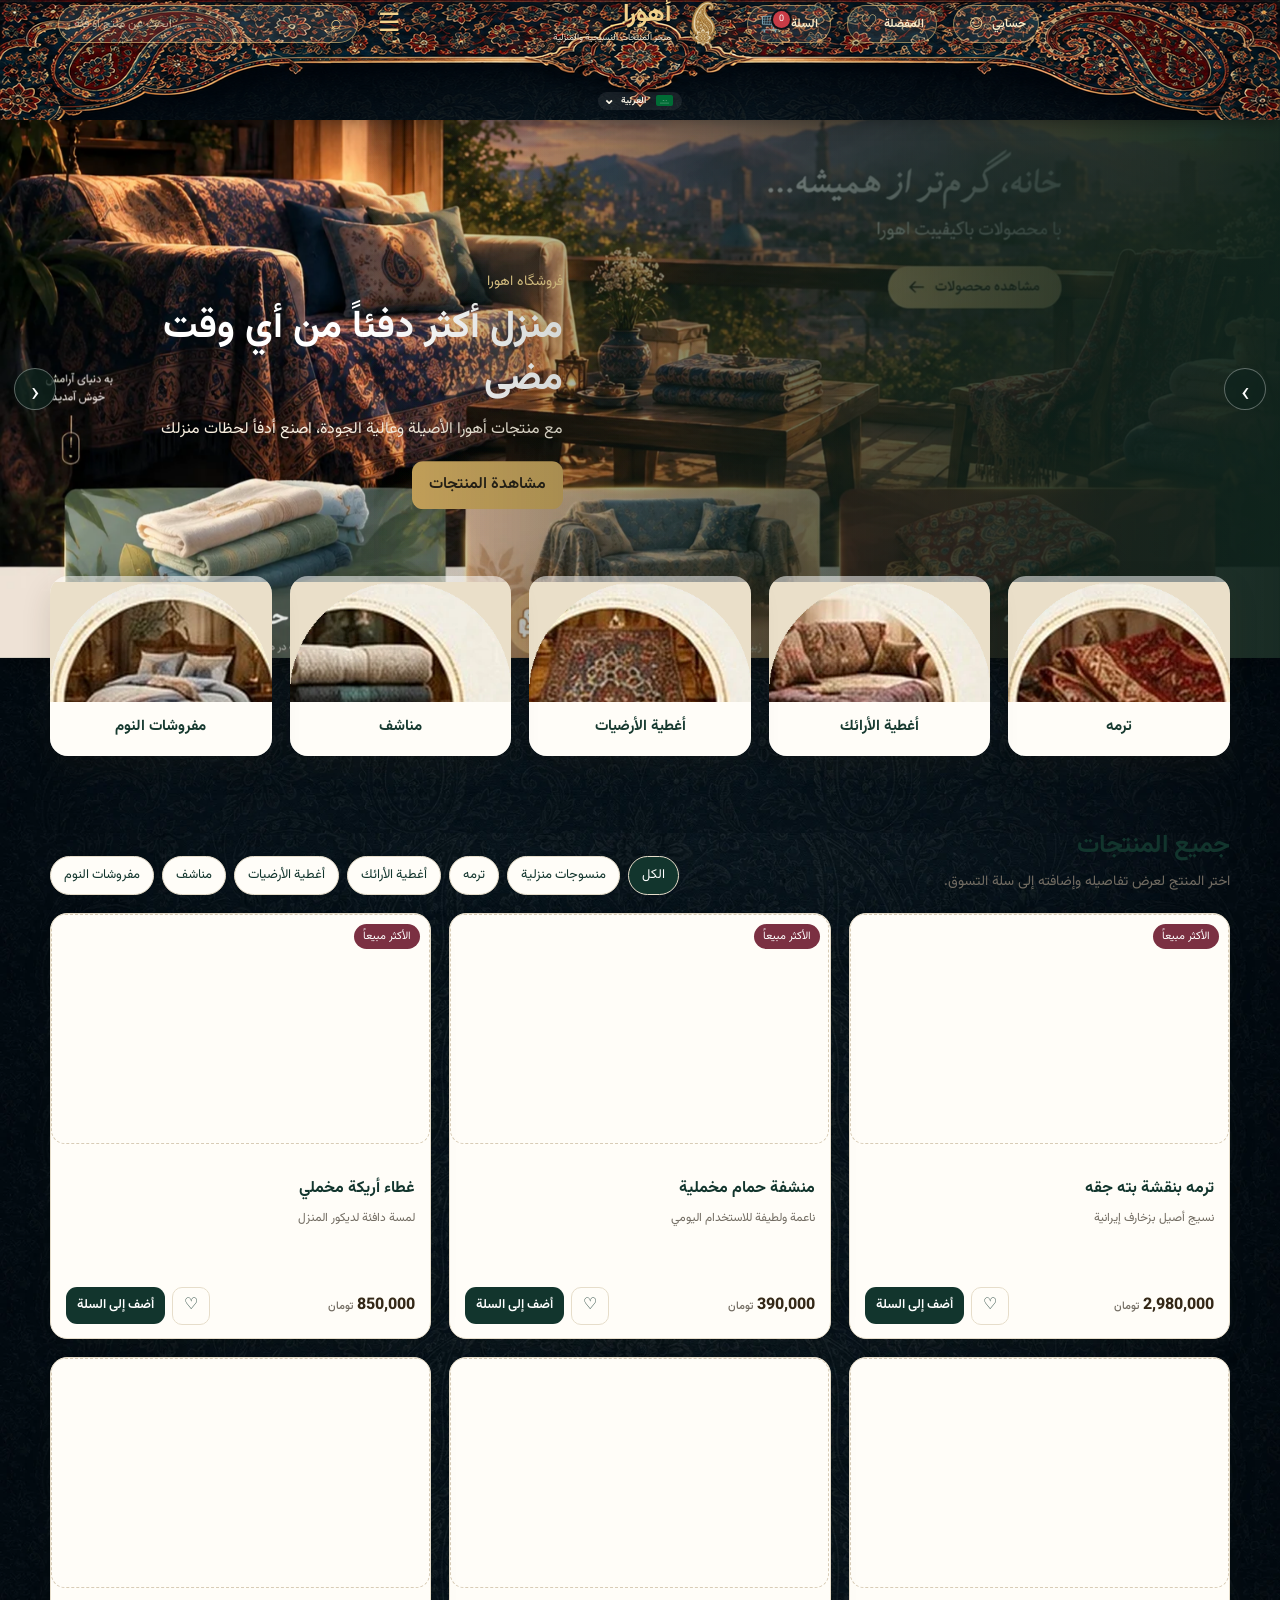
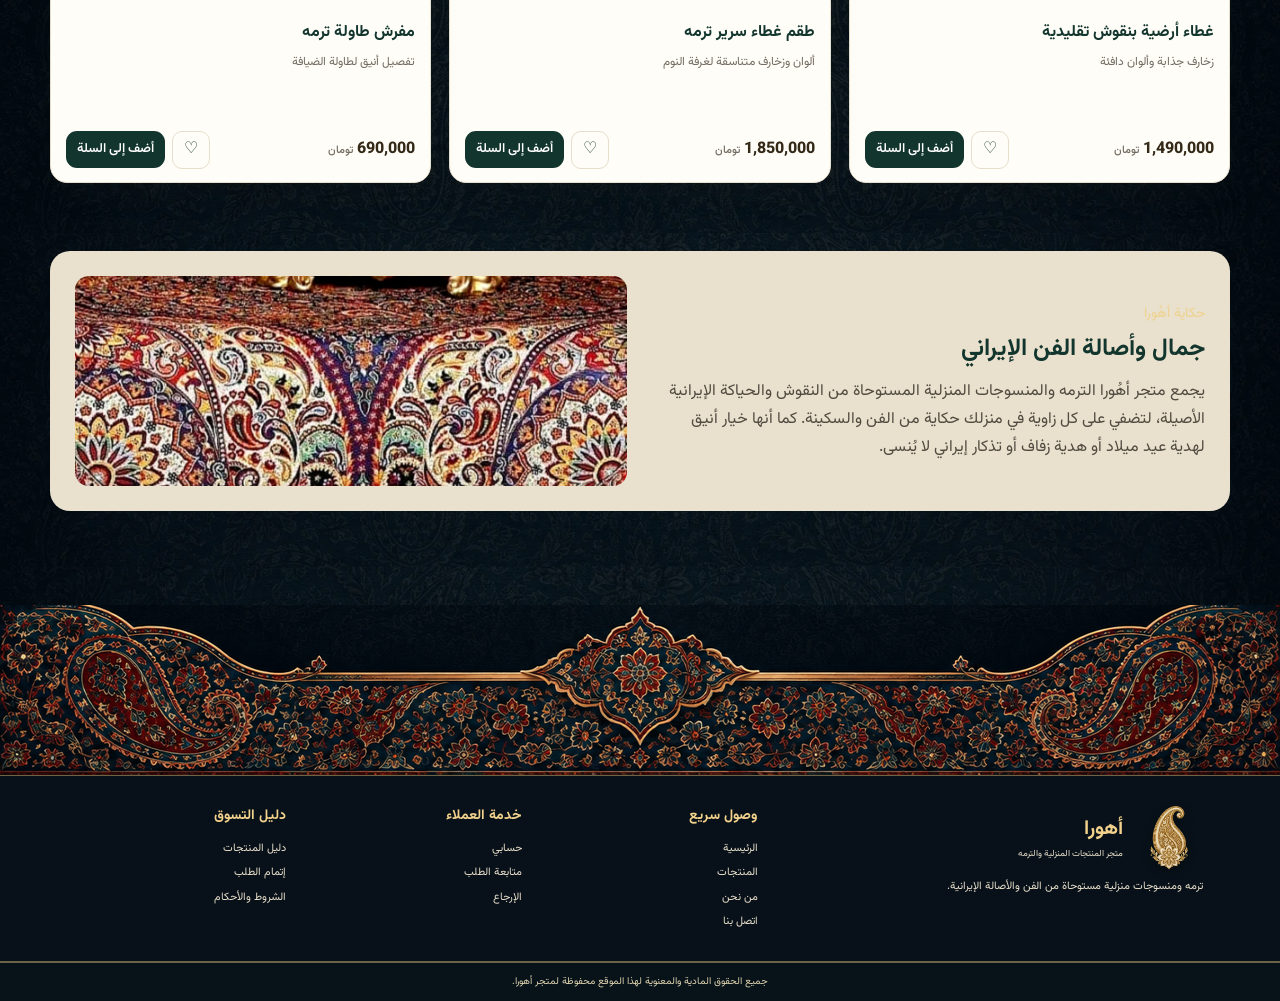
==== commit f313ca5a: "Add files via upload" ====
--- a/ar/index.html
+++ b/ar/index.html
@@ -4,9 +4,9 @@
   <div class="reference-header-frame reference-header-frame-top" aria-hidden="true"></div>
   <div class="reference-header-inner">
     <div class="reference-header-left">
-      <a class="header-icon-link" href="account.html#cart" aria-label="السلة">🛒<span id="cartCount" class="count">٠</span></a>
-      <a class="header-icon-link" href="account.html#favorites" aria-label="المفضلة">♡</a>
-      <a class="header-icon-link" href="account.html" aria-label="حسابي">♙</a>
+      <a class="header-icon-link" href="account.html#cart" aria-label="السلة"><span class="header-icon-glyph">🛒<span id="cartCount" class="count">٠</span></span><span class="header-icon-label">السلة</span></a>
+      <a class="header-icon-link" href="account.html#favorites" aria-label="المفضلة"><span class="header-icon-glyph">♡</span><span class="header-icon-label">المفضلة</span></a>
+      <a class="header-icon-link" href="account.html" aria-label="حسابي"><span class="header-icon-glyph">☺</span><span class="header-icon-label">حسابي</span></a>
     </div>
     <a class="reference-brand" href="#home" aria-label="الصفحة الرئيسية لأهورا"><img src="../assets/ahura-logo.webp" alt="شعار أهورا"><span><strong>أهورا</strong><small>متجر المنتجات النسيجية والمنزلية</small></span></a>
     <div class="reference-header-right">
--- a/assets/style.css
+++ b/assets/style.css
@@ -29,7 +29,7 @@
 .checkout-grid{display:grid;grid-template-columns:1fr 1fr;gap:0 14px}.checkout-wide{grid-column:1/-1}.checkout-submit{width:100%;margin-top:8px}@media(max-width:600px){.checkout-grid{grid-template-columns:1fr}.checkout-wide{grid-column:auto}}
 
 /* AHURA V2 visual polish */
-body{background-color:#f5f0e5;background-image:linear-gradient(rgba(245,240,229,.92),rgba(245,240,229,.92)),url('termeh-bg.svg');background-size:auto,720px;background-attachment:scroll,fixed}
+body{background-color:#e1e9f2;background-image:url('termeh-light-bg.webp');background-size:100% 100vh;background-repeat:no-repeat;background-attachment:fixed;background-position:center top}
 .site-header,.arabic-reference-header{background-color:#13271f;background-image:linear-gradient(rgba(19,39,31,.72),rgba(19,39,31,.72)),url('header-pattern.webp');background-size:auto,cover;background-position:center}
 .flag-icon{width:20px;height:14px;object-fit:cover;display:inline-block;vertical-align:middle;border-radius:2px;margin-inline:4px}
 .header-corrected-content{position:absolute;inset:0;z-index:4;display:flex;align-items:center;justify-content:space-between;padding:18px 5%;pointer-events:none}.header-corrected-content a{pointer-events:auto}.corrected-brand{display:flex;align-items:center;gap:12px;color:#fff;text-decoration:none}.corrected-brand img{width:58px;height:58px;object-fit:contain}.corrected-brand b{display:block;color:#efd08a;font-size:25px}.corrected-brand small{display:block;color:#fff;font-size:11px;margin-top:3px}.corrected-actions{display:flex;align-items:center;gap:9px;flex-wrap:wrap;justify-content:flex-end}.corrected-actions a{color:#fff;text-decoration:none;font-size:12px;border:1px solid #fff3;padding:7px 9px;border-radius:9px;background:#10271f99}.corrected-actions a:hover{border-color:#d9b76b;color:#f0d28d}
--- a/assets/reference.css
+++ b/assets/reference.css
@@ -196,8 +196,8 @@
  .footer-clean>div:first-child{grid-column:1/-1;}.footer-clean a,.footer-clean p{font-size:10px;}.footer-clean h3{font-size:12px;}
 }
 
-/* AHURA TERMEH BLUE FIELD — top/bottom decorative bands with a continuous pale-blue patterned field between them. */
-html, body{background:#dceaf2!important;}
+/* AHURA TERMEH NAVY FIELD — top/bottom ornate gold-on-navy bands with a continuous dark-navy patterned field between them (matches the supplied reference frame). */
+html, body{background:#081219!important;}
 body{
   background-image:url('termeh-light-bg.webp')!important;
   background-size:100% auto!important;
@@ -206,13 +206,13 @@
   background-attachment:scroll!important;
 }
 
-/* The header keeps the exact compact height of the reference layout. The gold termeh ornament is a visual band, not a thin line. */
+/* The header is taller than before so the ornate band and its controls stay clearly legible. */
 .reference-header{
-  height:94px!important;
-  min-height:94px!important;
-  background:#dceaf2!important;
+  height:120px!important;
+  min-height:120px!important;
+  background:#081219!important;
   border:0!important;
-  box-shadow:0 2px 12px rgba(31,55,68,.12)!important;
+  box-shadow:0 2px 16px rgba(0,0,0,.35)!important;
 }
 .reference-header:before{
   content:"";
@@ -220,47 +220,50 @@
   inset:0;
   z-index:1;
   pointer-events:none;
-  background:url('termeh-header-band.png') center top/100% 94px no-repeat;
+  background:url('termeh-header-band.png') center top/100% 120px no-repeat;
 }
 .reference-header-frame-top{display:none!important;}
 .reference-header-frame-bottom{display:none!important;}
-.reference-header-inner{height:94px!important;min-height:94px!important;z-index:3!important;}
-
-/* Keep controls readable on the pale-blue textile field. */
+.reference-header-inner{height:120px!important;min-height:120px!important;z-index:3!important;}
+
+/* Keep every control unmistakably visible on the dark navy/gold termeh field. */
 .reference-header-left,.reference-header-right,.reference-brand,.reference-language-switcher{z-index:5!important;}
-.header-icon-link{color:#9a7228!important;text-shadow:0 1px 1px rgba(255,255,255,.35);}
-.header-icon-link:hover{color:#5c4930!important;}
-.reference-brand strong{color:#9a7228!important;text-shadow:0 1px 1px rgba(255,255,255,.4);}
-.reference-brand small{color:#304c5c!important;}
-.reference-search{background:rgba(247,251,253,.82)!important;border-color:#b98b3b!important;box-shadow:0 4px 14px rgba(39,61,72,.12)!important;}
-.reference-search input{color:#294553!important;}
-.reference-search input::placeholder{color:#536c78!important;}
-.reference-search button{color:#9a7228!important;}
-.header-menu-button{color:#9a7228!important;}
-.reference-header .reference-language-trigger{color:#304c5c!important;background:rgba(247,251,253,.35)!important;}
-.reference-nav{background:#e7f0f5f2!important;border-color:#b98b3b99!important;box-shadow:0 12px 30px rgba(39,61,72,.18)!important;}
-.reference-nav a{color:#294553!important;}
-.reference-nav a:hover{background:#b98b3b22!important;color:#8a6628!important;}
-
-/* The page content sits continuously on the same pale-blue termeh field. */
+.header-icon-link{display:inline-flex!important;align-items:center;gap:6px;width:auto!important;height:auto!important;padding:8px 12px!important;border-radius:20px;background:rgba(255,255,255,.09)!important;border:1px solid rgba(232,200,126,.55);color:#f5d998!important;text-shadow:none;}
+.header-icon-link .header-icon-glyph{font-size:20px;line-height:1;position:relative;}
+.header-icon-link .header-icon-label{font-size:12px;font-weight:600;white-space:nowrap;color:#fbeecb!important;}
+.header-icon-link:hover{color:#fff!important;background:rgba(232,200,126,.22)!important;border-color:#e8c87e;transform:translateY(-2px);}
+.header-icon-link .count{background:#c83b46!important;color:#fff!important;box-shadow:0 0 0 2px #081219;}
+.reference-brand strong{color:#f2d28c!important;text-shadow:0 1px 2px rgba(0,0,0,.5);}
+.reference-brand small{color:#f3ecda!important;text-shadow:0 1px 2px rgba(0,0,0,.5);}
+.reference-search{background:rgba(255,255,255,.1)!important;border-color:#e8c87e99!important;box-shadow:0 4px 14px rgba(0,0,0,.25)!important;}
+.reference-search input{color:#fdf7e8!important;}
+.reference-search input::placeholder{color:#e8dcc0aa!important;}
+.reference-search button{color:#f2d28c!important;}
+.header-menu-button{color:#f2d28c!important;}
+.reference-header .reference-language-trigger{color:#fdf7e8!important;background:rgba(255,255,255,.08)!important;}
+.reference-nav{background:#081219f2!important;border-color:#e8c87e99!important;box-shadow:0 12px 30px rgba(0,0,0,.35)!important;}
+.reference-nav a{color:#f5ead2!important;}
+.reference-nav a:hover{background:#e8c87e22!important;color:#f2d28c!important;}
+
+/* The page content sits continuously on the same dark navy termeh field. */
 main.container,.section{background:transparent!important;}
-.hero-slider{box-shadow:0 12px 30px rgba(34,58,70,.16)!important;}
+.hero-slider{box-shadow:0 12px 30px rgba(0,0,0,.35)!important;}
 
 /* Lower termeh band: a full decorative border, not a thin separator. */
 .reference-footer{
   position:relative!important;
   margin-top:52px!important;
-  padding:145px 0 0!important;
-  background:#dceaf2!important;
-  color:#294553!important;
+  padding:170px 0 0!important;
+  background:#081219!important;
+  color:#f0e6cc!important;
   overflow:visible!important;
 }
 .reference-footer:before{
   content:"";
   position:absolute;
   left:0;right:0;top:0;
-  height:145px;
-  background:url('termeh-footer-band.png') center top/100% 145px no-repeat;
+  height:170px;
+  background:url('termeh-footer-band.png') center top/100% 170px no-repeat;
   opacity:1;
   pointer-events:none;
 }
@@ -271,28 +274,33 @@
   max-width:none!important;
   margin:0!important;
   padding:28px 6% 30px!important;
-  background:rgba(220,234,242,.90)!important;
-  color:#294553!important;
+  background:rgba(8,18,25,.92)!important;
+  color:#f0e6cc!important;
   border:0!important;
-  border-top:1px solid rgba(185,139,59,.55)!important;
-  border-bottom:1px solid rgba(185,139,59,.55)!important;
+  border-top:1px solid rgba(232,200,126,.45)!important;
+  border-bottom:1px solid rgba(232,200,126,.45)!important;
   backdrop-filter:blur(2px);
 }
-.footer-clean h3{color:#956f2b!important;}
-.footer-clean a,.footer-clean p{color:#385866!important;}
-.footer-brand strong{color:#956f2b!important;}
-.footer-brand small{color:#385866!important;}
-.reference-footer .gold-line{background:rgba(220,234,242,.96)!important;color:#506a77!important;border-top:1px solid rgba(185,139,59,.55)!important;}
+.footer-clean h3{color:#f2d28c!important;}
+.footer-clean a,.footer-clean p{color:#e8dfcb!important;}
+.footer-brand strong{color:#f2d28c!important;}
+.footer-brand small{color:#e8dfcb!important;}
+.reference-footer .gold-line{background:rgba(8,18,25,.97)!important;color:#e0d4b0!important;border-top:1px solid rgba(232,200,126,.45)!important;}
 
 @media(max-width:900px){
-  .reference-header,.reference-header-inner{height:86px!important;min-height:86px!important;}
-  .reference-header:before{background-size:100% 86px;}
-  .reference-footer{padding-top:120px!important;}
-  .reference-footer:before{height:120px;background-size:100% 120px;}
+  .reference-header,.reference-header-inner{height:100px!important;min-height:100px!important;}
+  .reference-header:before{background-size:100% 100px;}
+  .header-icon-link{padding:6px 9px!important;}
+  .header-icon-link .header-icon-label{font-size:11px;}
+  .reference-footer{padding-top:135px!important;}
+  .reference-footer:before{height:135px;background-size:100% 135px;}
 }
 @media(max-width:600px){
-  .reference-header,.reference-header-inner{height:72px!important;min-height:72px!important;}
-  .reference-header:before{background-size:auto 72px;background-position:center top;}
-  .reference-footer{padding-top:92px!important;}
-  .reference-footer:before{height:92px;background-size:auto 92px;background-position:center top;}
-}
+  .reference-header,.reference-header-inner{height:80px!important;min-height:80px!important;}
+  .reference-header:before{background-size:auto 80px;background-position:center top;}
+  .header-icon-link{padding:5px!important;gap:0;border-radius:50%;width:32px!important;height:32px!important;justify-content:center;}
+  .header-icon-link .header-icon-label{display:none;}
+  .header-icon-link .header-icon-glyph{font-size:18px;}
+  .reference-footer{padding-top:100px!important;}
+  .reference-footer:before{height:100px;background-size:auto 100px;background-position:center top;}
+}
